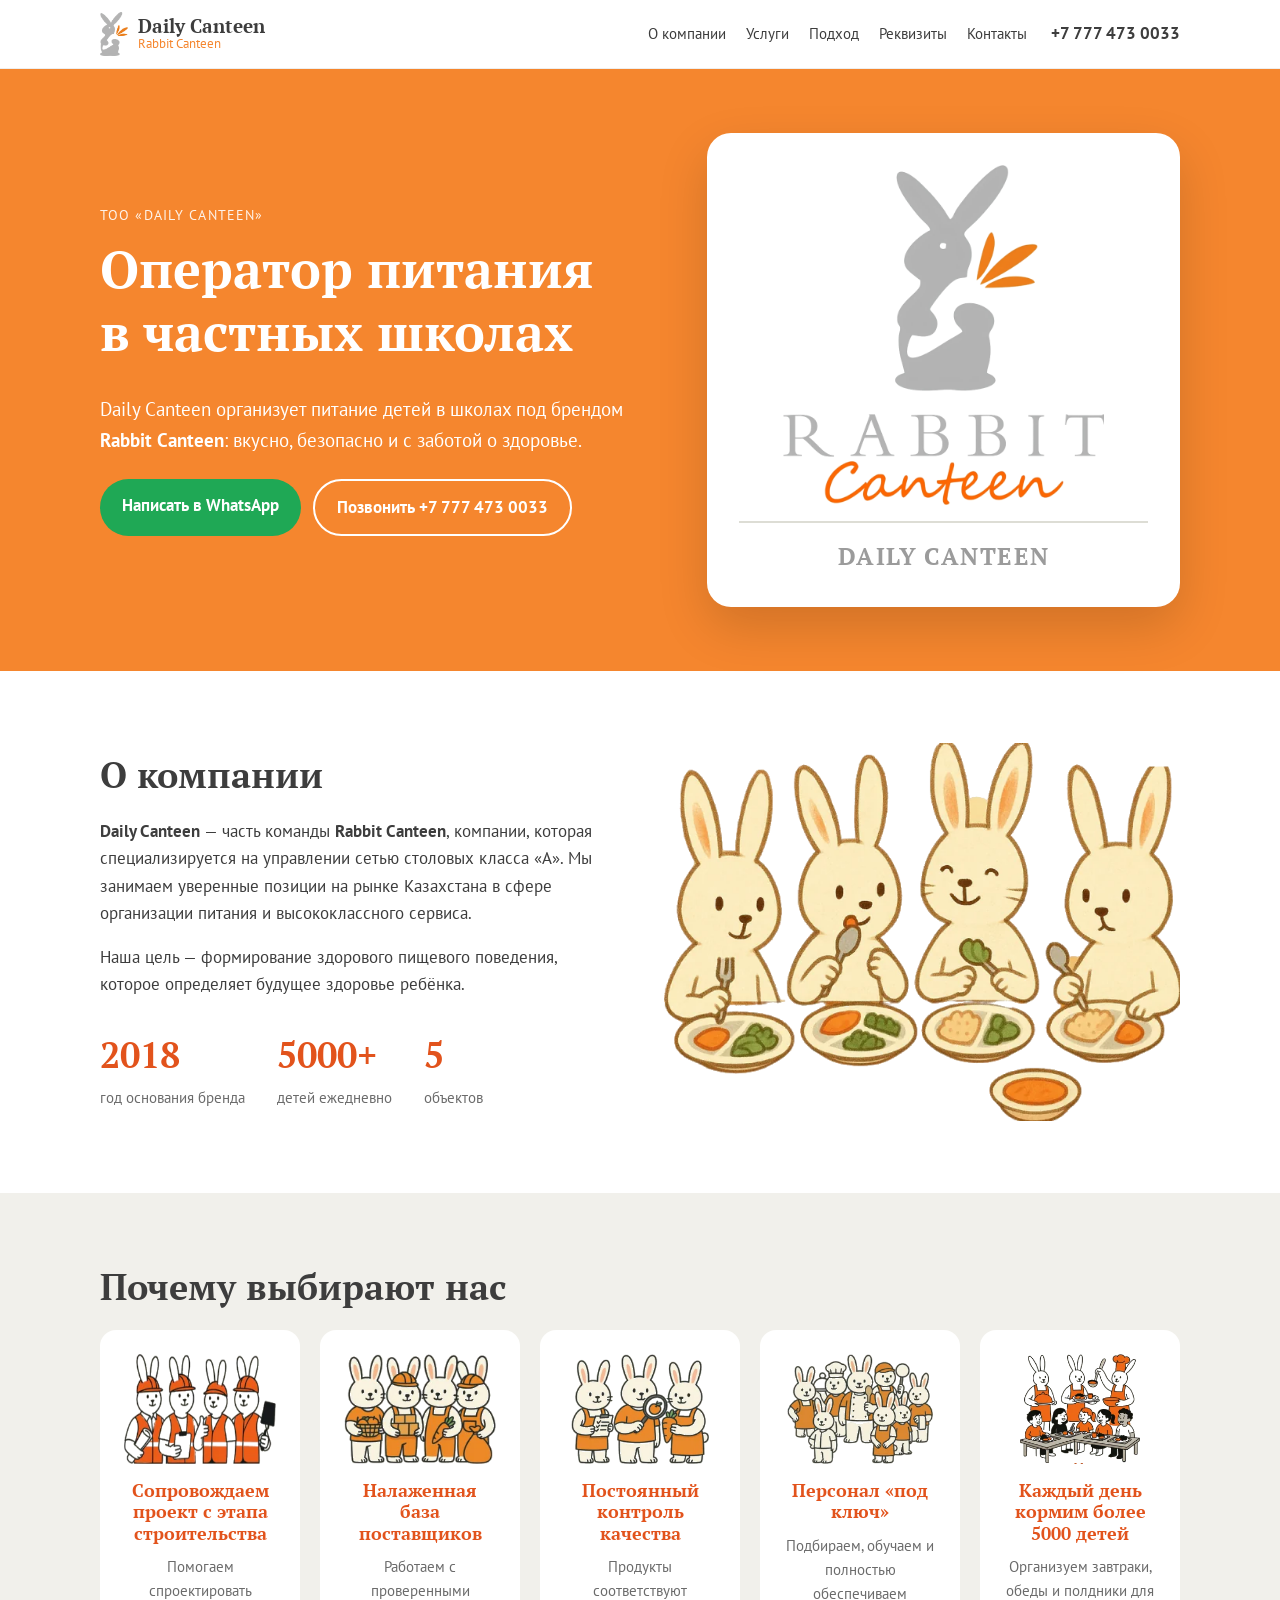
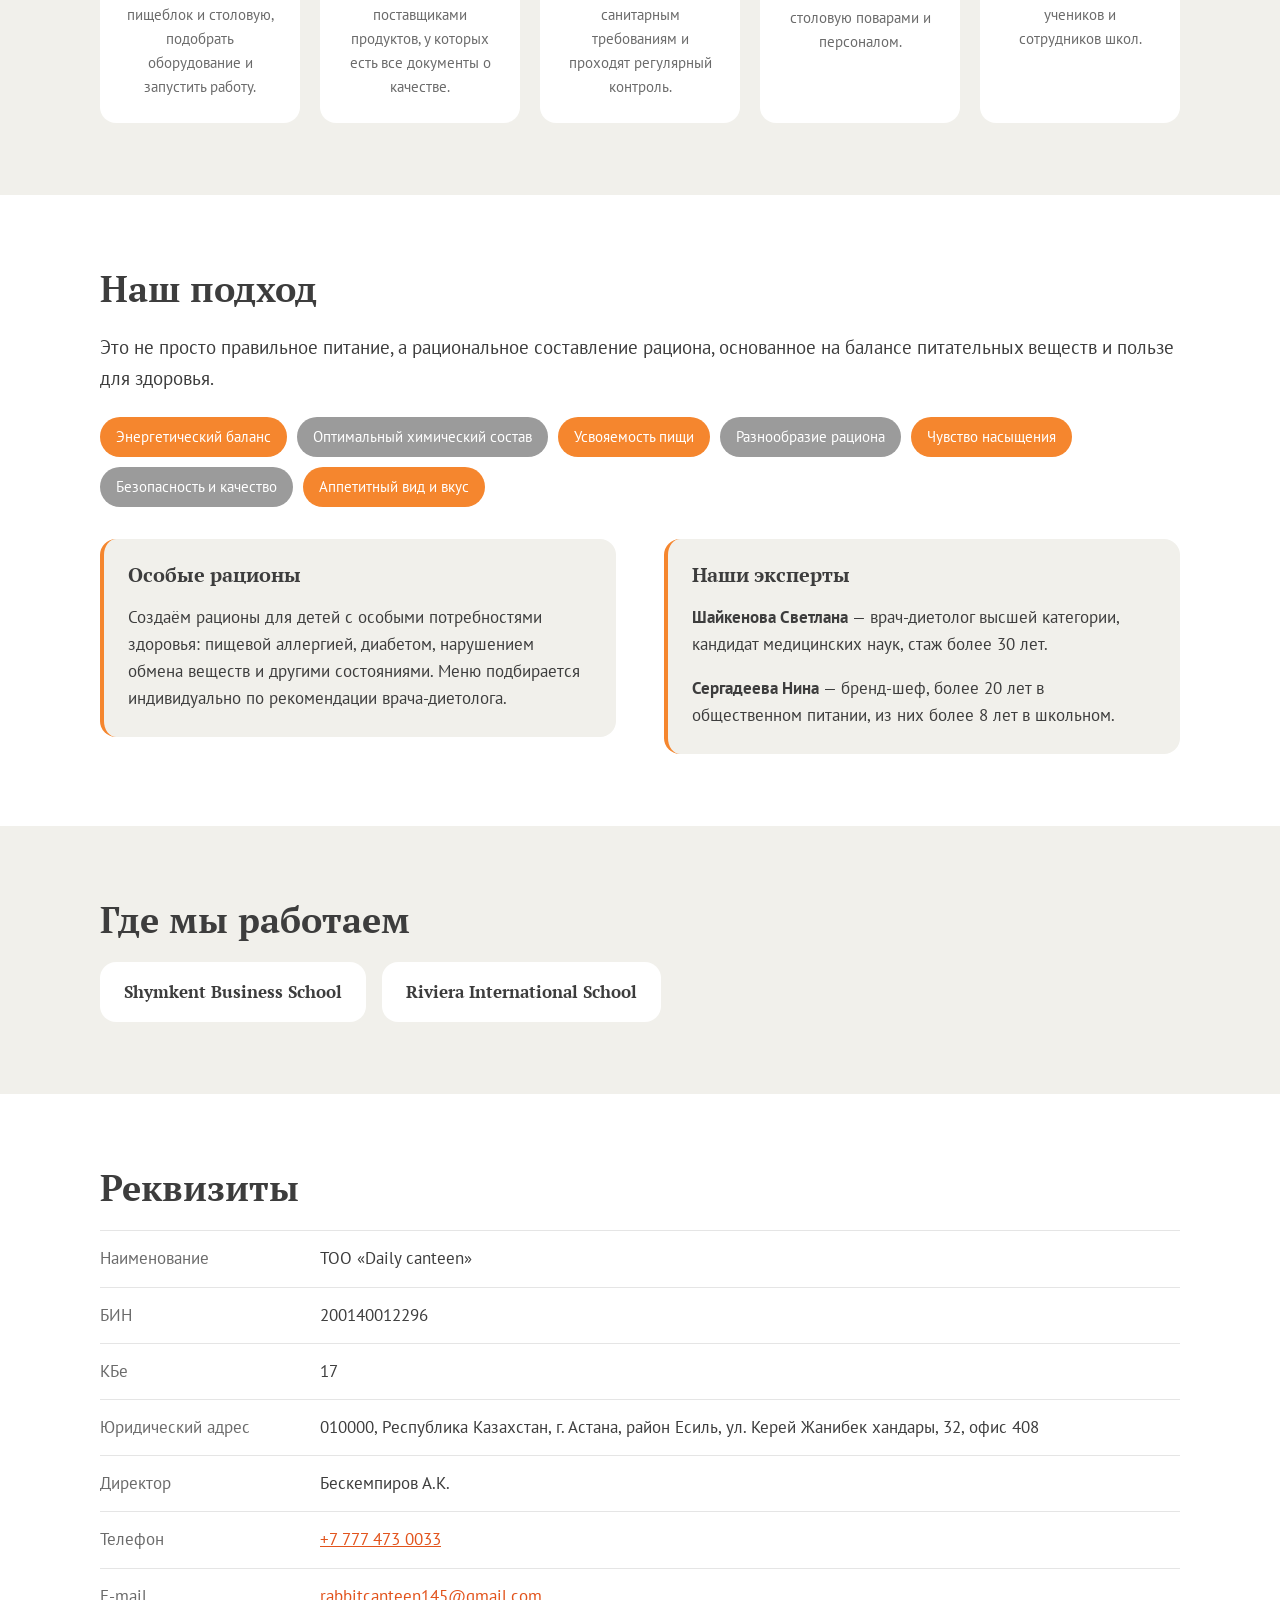
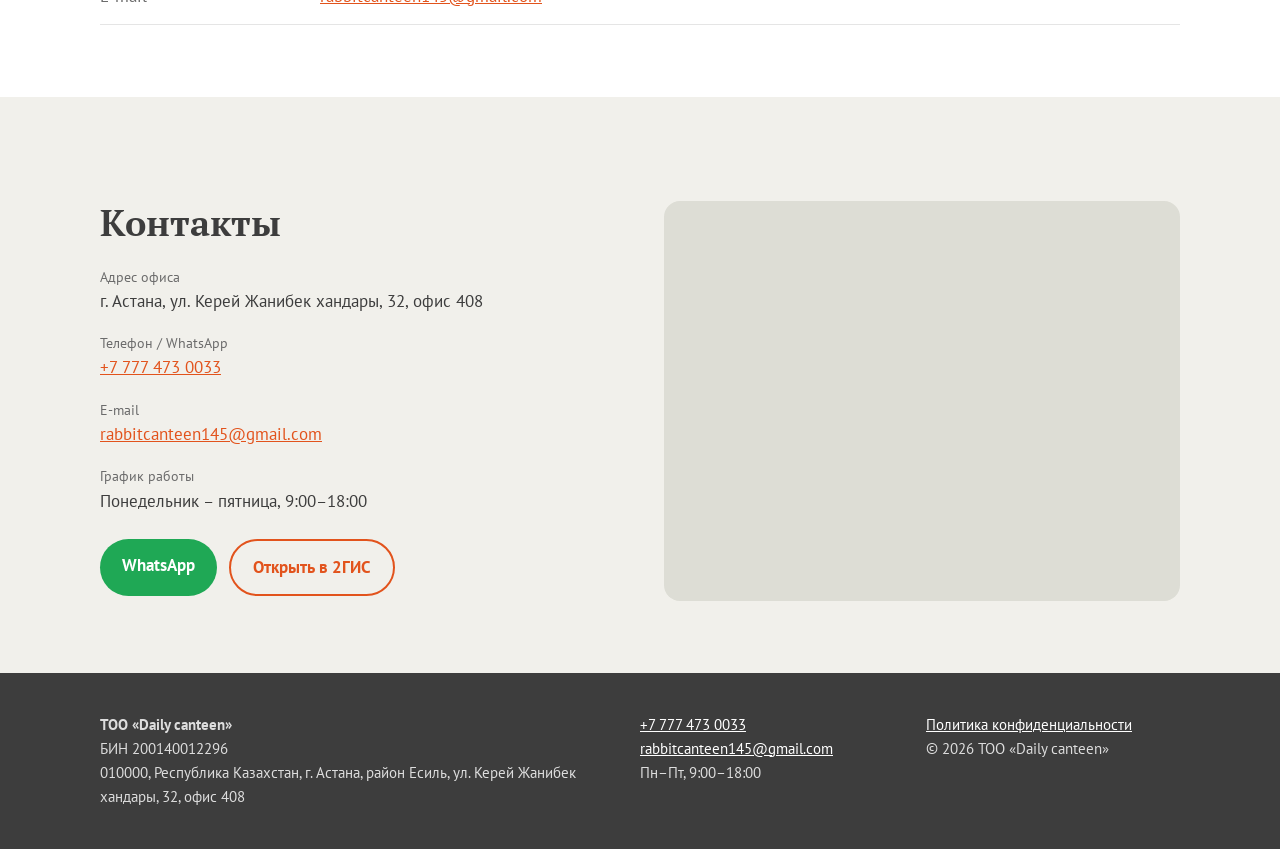
==== index.html @ 4e40cc32 "Add business-card website for dailycanteen Static one-page site (about, services, approach, requisit" ====
<!doctype html>
<html lang="ru">
<head>
<meta charset="utf-8">
<meta name="viewport" content="width=device-width, initial-scale=1">
<title>Daily Canteen — оператор питания в частных школах</title>
<meta name="description" content="Daily Canteen — оператор школьного питания в частных школах Казахстана. Работаем под брендом Rabbit Canteen с 2018 года.">
<!-- Meta (Facebook) domain verification: вставьте сюда тег из Business Manager, например:
<meta name="facebook-domain-verification" content="XXXXXXXXXXXXXXXX" /> -->
<meta property="og:type" content="website">
<meta property="og:title" content="Daily Canteen — оператор питания в частных школах">
<meta property="og:description" content="Daily Canteen — оператор школьного питания в частных школах Казахстана. Работаем под брендом Rabbit Canteen с 2018 года.">
<meta property="og:image" content="assets/og.jpg">
<meta property="og:locale" content="ru_RU">
<link rel="icon" type="image/png" href="assets/favicon.png">
<link rel="apple-touch-icon" href="assets/apple-touch-icon.png">
<link rel="preconnect" href="https://fonts.googleapis.com">
<link rel="preconnect" href="https://fonts.gstatic.com" crossorigin>
<link href="https://fonts.googleapis.com/css2?family=PT+Serif:wght@400;700&family=PT+Sans:wght@400;700&display=swap" rel="stylesheet">
<link rel="stylesheet" href="assets/style.css">
<script type="application/ld+json">{"@context": "https://schema.org", "@type": "Organization", "name": "Daily Canteen", "legalName": "ТОО «Daily canteen»", "taxID": "200140012296", "email": "rabbitcanteen145@gmail.com", "telephone": "+77774730033", "logo": "assets/logo.png", "address": {"@type": "PostalAddress", "streetAddress": "ул. Керей Жанибек хандары, 32, офис 408", "addressLocality": "Астана", "postalCode": "010000", "addressCountry": "KZ"}, "openingHoursSpecification": {"@type": "OpeningHoursSpecification", "dayOfWeek": ["Monday", "Tuesday", "Wednesday", "Thursday", "Friday"], "opens": "09:00", "closes": "18:00"}}</script>
</head>
<body>
<header class="top">
  <div class="wrap top__in">
    <a class="brand" href="index.html">
      <img src="assets/mark.png" alt="" width="28" height="44">
      <span><b>Daily Canteen</b><small>Rabbit Canteen</small></span>
    </a>
    <nav class="nav">
      <a href="index.html#about">О компании</a>
      <a href="index.html#services">Услуги</a>
      <a href="index.html#approach">Подход</a>
      <a href="index.html#requisites">Реквизиты</a>
      <a href="index.html#contacts">Контакты</a>
    </nav>
    <a class="top__phone" href="tel:+77774730033">+7 777 473 0033</a>
  </div>
</header>

<main>
<section class="hero">
  <div class="wrap hero__in">
    <div class="hero__text">
      <p class="eyebrow">ТОО «Daily canteen»</p>
      <h1>Оператор питания в&nbsp;частных школах</h1>
      <p class="lead">Daily Canteen организует питание детей в школах под брендом <b>Rabbit Canteen</b>: вкусно, безопасно и с заботой о здоровье.</p>
      <div class="cta">
        <a class="btn btn--wa" href="https://wa.me/77774730033" target="_blank" rel="noopener">Написать в WhatsApp</a>
        <a class="btn btn--ghost" href="tel:+77774730033">Позвонить +7 777 473 0033</a>
      </div>
    </div>
    <div class="hero__logo">
      <img src="assets/logo.png" alt="Rabbit Canteen" width="409" height="433">
      <span class="hero__name">Daily Canteen</span>
    </div>
  </div>
</section>

<section id="about" class="sec">
  <div class="wrap two">
    <div>
      <h2>О компании</h2>
      <p><b>Daily Canteen</b> — часть команды <b>Rabbit Canteen</b>, компании, которая специализируется на управлении сетью столовых класса «А». Мы занимаем уверенные позиции на рынке Казахстана в сфере организации питания и высококлассного сервиса.</p>
      <p>Наша цель — формирование здорового пищевого поведения, которое определяет будущее здоровье ребёнка.</p>
      <ul class="stats">
        <li><b>2018</b><span>год основания бренда</span></li>
        <li><b>5000+</b><span>детей ежедневно</span></li>
        <li><b>5</b><span>объектов</span></li>
      </ul>
    </div>
    <img class="about__img" src="assets/eating.webp" alt="" loading="lazy">
  </div>
</section>

<section id="services" class="sec sec--alt">
  <div class="wrap">
    <h2>Почему выбирают нас</h2>
    <ul class="cards">
<li class="card"><img src="assets/build.webp" alt="" loading="lazy"><h3>Сопровождаем проект с этапа строительства</h3><p>Помогаем спроектировать пищеблок и столовую, подобрать оборудование и запустить работу.</p></li>
<li class="card"><img src="assets/suppliers.webp" alt="" loading="lazy"><h3>Налаженная база поставщиков</h3><p>Работаем с проверенными поставщиками продуктов, у которых есть все документы о качестве.</p></li>
<li class="card"><img src="assets/quality.webp" alt="" loading="lazy"><h3>Постоянный контроль качества</h3><p>Продукты соответствуют санитарным требованиям и проходят регулярный контроль.</p></li>
<li class="card"><img src="assets/staff.webp" alt="" loading="lazy"><h3>Персонал «под ключ»</h3><p>Подбираем, обучаем и полностью обеспечиваем столовую поварами и персоналом.</p></li>
<li class="card"><img src="assets/feeding.webp" alt="" loading="lazy"><h3>Каждый день кормим более 5000 детей</h3><p>Организуем завтраки, обеды и полдники для учеников и сотрудников школ.</p></li>
    </ul>
  </div>
</section>

<section id="approach" class="sec">
  <div class="wrap">
    <h2>Наш подход</h2>
    <p class="lead">Это не просто правильное питание, а рациональное составление рациона, основанное на балансе питательных веществ и пользе для здоровья.</p>
    <ul class="pills">
<li>Энергетический баланс</li>
<li>Оптимальный химический состав</li>
<li>Усвояемость пищи</li>
<li>Разнообразие рациона</li>
<li>Чувство насыщения</li>
<li>Безопасность и качество</li>
<li>Аппетитный вид и вкус</li>
    </ul>
    <div class="two two--top">
      <div class="note">
        <h3>Особые рационы</h3>
        <p>Создаём рационы для детей с особыми потребностями здоровья: пищевой аллергией, диабетом, нарушением обмена веществ и другими состояниями. Меню подбирается индивидуально по рекомендации врача-диетолога.</p>
      </div>
      <div class="note">
        <h3>Наши эксперты</h3>
        <p><b>Шайкенова Светлана</b> — врач-диетолог высшей категории, кандидат медицинских наук, стаж более 30 лет.</p>
        <p><b>Сергадеева Нина</b> — бренд-шеф, более 20 лет в общественном питании, из них более 8 лет в школьном.</p>
      </div>
    </div>
  </div>
</section>

<section class="sec sec--alt">
  <div class="wrap">
    <h2>Где мы работаем</h2>
    <ul class="schools">
<li>Shymkent Business School</li>
<li>Riviera International School</li>
    </ul>
  </div>
</section>

<section id="requisites" class="sec">
  <div class="wrap">
    <h2>Реквизиты</h2>
    <dl class="req">
      <dt>Наименование</dt><dd>ТОО «Daily canteen»</dd>
      <dt>БИН</dt><dd>200140012296</dd>
      <dt>КБе</dt><dd>17</dd>
      <dt>Юридический адрес</dt><dd>010000, Республика Казахстан, г. Астана, район Есиль, ул. Керей Жанибек хандары, 32, офис 408</dd>
      <dt>Директор</dt><dd>Бескемпиров А.К.</dd>
      <dt>Телефон</dt><dd><a href="tel:+77774730033">+7 777 473 0033</a></dd>
      <dt>E-mail</dt><dd><a href="mailto:rabbitcanteen145@gmail.com">rabbitcanteen145@gmail.com</a></dd>
    </dl>
  </div>
</section>

<section id="contacts" class="sec sec--alt">
  <div class="wrap two two--top">
    <div>
      <h2>Контакты</h2>
      <p class="contact"><span>Адрес офиса</span>г. Астана, ул. Керей Жанибек хандары, 32, офис 408</p>
      <p class="contact"><span>Телефон / WhatsApp</span><a href="tel:+77774730033">+7 777 473 0033</a></p>
      <p class="contact"><span>E-mail</span><a href="mailto:rabbitcanteen145@gmail.com">rabbitcanteen145@gmail.com</a></p>
      <p class="contact"><span>График работы</span>Понедельник – пятница, 9:00–18:00</p>
      <div class="cta">
        <a class="btn btn--wa" href="https://wa.me/77774730033" target="_blank" rel="noopener">WhatsApp</a>
        <a class="btn btn--ghost" href="https://2gis.kz/astana/search/%D0%90%D1%81%D1%82%D0%B0%D0%BD%D0%B0%2C%20%D1%83%D0%BB%D0%B8%D1%86%D0%B0%20%D0%9A%D0%B5%D1%80%D0%B5%D0%B9%20%D0%96%D0%B0%D0%BD%D0%B8%D0%B1%D0%B5%D0%BA%20%D1%85%D0%B0%D0%BD%D0%B4%D0%B0%D1%80%D1%8B%2C%2032" target="_blank" rel="noopener">Открыть в 2ГИС</a>
      </div>
    </div>
    <iframe class="map" title="Офис на карте" loading="lazy" referrerpolicy="no-referrer-when-downgrade"
      src="https://maps.google.com/maps?q=%D0%90%D1%81%D1%82%D0%B0%D0%BD%D0%B0%2C%20%D1%83%D0%BB%D0%B8%D1%86%D0%B0%20%D0%9A%D0%B5%D1%80%D0%B5%D0%B9%20%D0%96%D0%B0%D0%BD%D0%B8%D0%B1%D0%B5%D0%BA%20%D1%85%D0%B0%D0%BD%D0%B4%D0%B0%D1%80%D1%8B%2C%2032&amp;z=16&amp;hl=ru&amp;output=embed"></iframe>
  </div>
</section>
</main>
<footer class="foot">
  <div class="wrap foot__in">
    <div>
      <b>ТОО «Daily canteen»</b><br>
      БИН 200140012296<br>
      010000, Республика Казахстан, г. Астана, район Есиль, ул. Керей Жанибек хандары, 32, офис 408
    </div>
    <div>
      <a href="tel:+77774730033">+7 777 473 0033</a><br>
      <a href="mailto:rabbitcanteen145@gmail.com">rabbitcanteen145@gmail.com</a><br>
      Пн–Пт, 9:00–18:00
    </div>
    <div>
      <a href="privacy.html">Политика конфиденциальности</a><br>
      © <span id="y">2026</span> ТОО «Daily canteen»
    </div>
  </div>
</footer>
<script>document.getElementById('y').textContent=new Date().getFullYear()</script>
</body>
</html>
---- assets/style.css ----
:root{
  --orange:#F5862E; --orange-d:#E2531C; --grey:#9B9B9B; --ink:#3d3d3d; --muted:#6b6b6b;
  --bg:#ffffff; --beige:#DDDDD5; --beige-l:#F1F0EB; --wa:#1FA855; --radius:16px;
}
*{box-sizing:border-box}
html{scroll-behavior:smooth}
body{margin:0;font:17px/1.6 "PT Sans",system-ui,sans-serif;color:var(--ink);background:var(--bg)}
img{max-width:100%;height:auto;display:block}
a{color:var(--orange-d)}
h1,h2,h3{font-family:"PT Serif",Georgia,serif;line-height:1.2;color:var(--ink);margin:0 0 .6em}
h1{font-size:clamp(32px,5vw,52px)} h2{font-size:clamp(26px,3.4vw,36px)} h3{font-size:20px}
.wrap{max-width:1120px;margin:0 auto;padding:0 20px}
.top{position:sticky;top:0;z-index:10;background:rgba(255,255,255,.95);backdrop-filter:blur(6px);border-bottom:1px solid #eee}
.top__in{display:flex;align-items:center;gap:24px;height:68px}
.brand{display:flex;align-items:center;gap:10px;text-decoration:none;color:var(--ink)}
.brand img{height:44px;width:auto}
.brand span{display:flex;flex-direction:column;line-height:1.1}
.brand b{font-family:"PT Serif",serif;font-size:19px}
.brand small{color:var(--orange);font-size:13px}
.nav{display:flex;gap:20px;margin-left:auto}
.nav a{color:var(--ink);text-decoration:none;font-size:15px}
.nav a:hover{color:var(--orange-d)}
.top__phone{font-weight:700;color:var(--ink);text-decoration:none;white-space:nowrap}
.hero{background:var(--orange);color:#fff}
.hero__in{display:grid;grid-template-columns:1.2fr 1fr;gap:40px;align-items:center;padding:64px 20px}
.hero h1{color:#fff}
.eyebrow{text-transform:uppercase;letter-spacing:.08em;font-size:14px;opacity:.9;margin:0 0 12px}
.lead{font-size:19px}
.hero__logo{background:#fff;border-radius:24px;padding:32px;text-align:center;box-shadow:0 20px 50px rgba(0,0,0,.15)}
.hero__logo img{margin:0 auto;max-height:340px;width:auto}
.hero__name{display:block;margin-top:16px;padding-top:14px;border-top:2px solid var(--beige);font-family:"PT Serif",serif;font-weight:700;font-size:24px;letter-spacing:.06em;text-transform:uppercase;color:var(--grey)}
.cta{display:flex;flex-wrap:wrap;gap:12px;margin-top:24px}
.btn{display:inline-block;padding:13px 22px;border-radius:999px;font-weight:700;text-decoration:none}
.btn--wa{background:var(--wa);color:#fff}
.btn--ghost{border:2px solid currentColor;color:inherit}
.sec .btn--ghost{color:var(--orange-d)}
.sec{padding:72px 0}
.sec--alt{background:var(--beige-l)}
.two{display:grid;grid-template-columns:1fr 1fr;gap:48px;align-items:center}
.two>*,.hero__in>*{min-width:0}
a[href^="mailto"]{overflow-wrap:anywhere}
.two--top{align-items:start;margin-top:32px}
.stats{list-style:none;padding:0;margin:28px 0 0;display:flex;gap:32px;flex-wrap:wrap}
.stats b{display:block;font-family:"PT Serif",serif;font-size:36px;color:var(--orange-d)}
.stats span{color:var(--muted);font-size:15px}
.cards{list-style:none;padding:0;margin:0;display:grid;grid-template-columns:repeat(auto-fit,minmax(200px,1fr));gap:20px}
.card{background:#fff;border-radius:var(--radius);padding:24px;text-align:center}
.card img{height:110px;width:auto;margin:0 auto 16px}
.card h3{color:var(--orange-d);font-size:18px}
.card p{margin:0;color:var(--muted);font-size:15px}
.pills{list-style:none;padding:0;margin:24px 0;display:flex;flex-wrap:wrap;gap:10px}
.pills li{background:var(--orange);color:#fff;padding:8px 16px;border-radius:999px;font-size:15px}
.pills li:nth-child(even){background:var(--grey)}
.note{background:var(--beige-l);border-left:4px solid var(--orange);border-radius:var(--radius);padding:24px}
.note p:last-child{margin-bottom:0}
.schools{list-style:none;padding:0;margin:0;display:flex;flex-wrap:wrap;gap:16px}
.schools li{background:#fff;padding:16px 24px;border-radius:var(--radius);font-family:"PT Serif",serif;font-weight:700}
.req{display:grid;grid-template-columns:220px 1fr;margin:0;border-top:1px solid #e5e5e5}
.req dt,.req dd{margin:0;padding:14px 0;border-bottom:1px solid #e5e5e5}
.req dt{color:var(--muted)}
.contact span{display:block;color:var(--muted);font-size:14px}
.map{width:100%;height:400px;border:0;border-radius:var(--radius);background:var(--beige)}
.doc{max-width:780px}
.doc h2{font-size:22px;margin-top:1.6em}
.foot{background:#3d3d3d;color:#ddd;padding:40px 0;font-size:15px}
.foot a{color:#fff}
.foot__in{display:grid;grid-template-columns:2fr 1fr 1fr;gap:32px}
@media (max-width:900px){
  .nav{display:none}
  .hero__in,.two{grid-template-columns:1fr}
  .wrap{padding:0 16px}
  .hero__in{padding:40px 16px 48px}
  .hero__logo{padding:24px}
  .hero__logo img{max-height:220px}
  .stats{gap:24px}
  .sec{padding:56px 0}
  .foot__in{grid-template-columns:1fr}
  .req{grid-template-columns:1fr}
  .req dt{border-bottom:0;padding-bottom:0}
  .about__img{max-width:min(420px,100%);margin:0 auto}
}
@media (max-width:480px){.top__phone{font-size:14px}.brand small{display:none}}
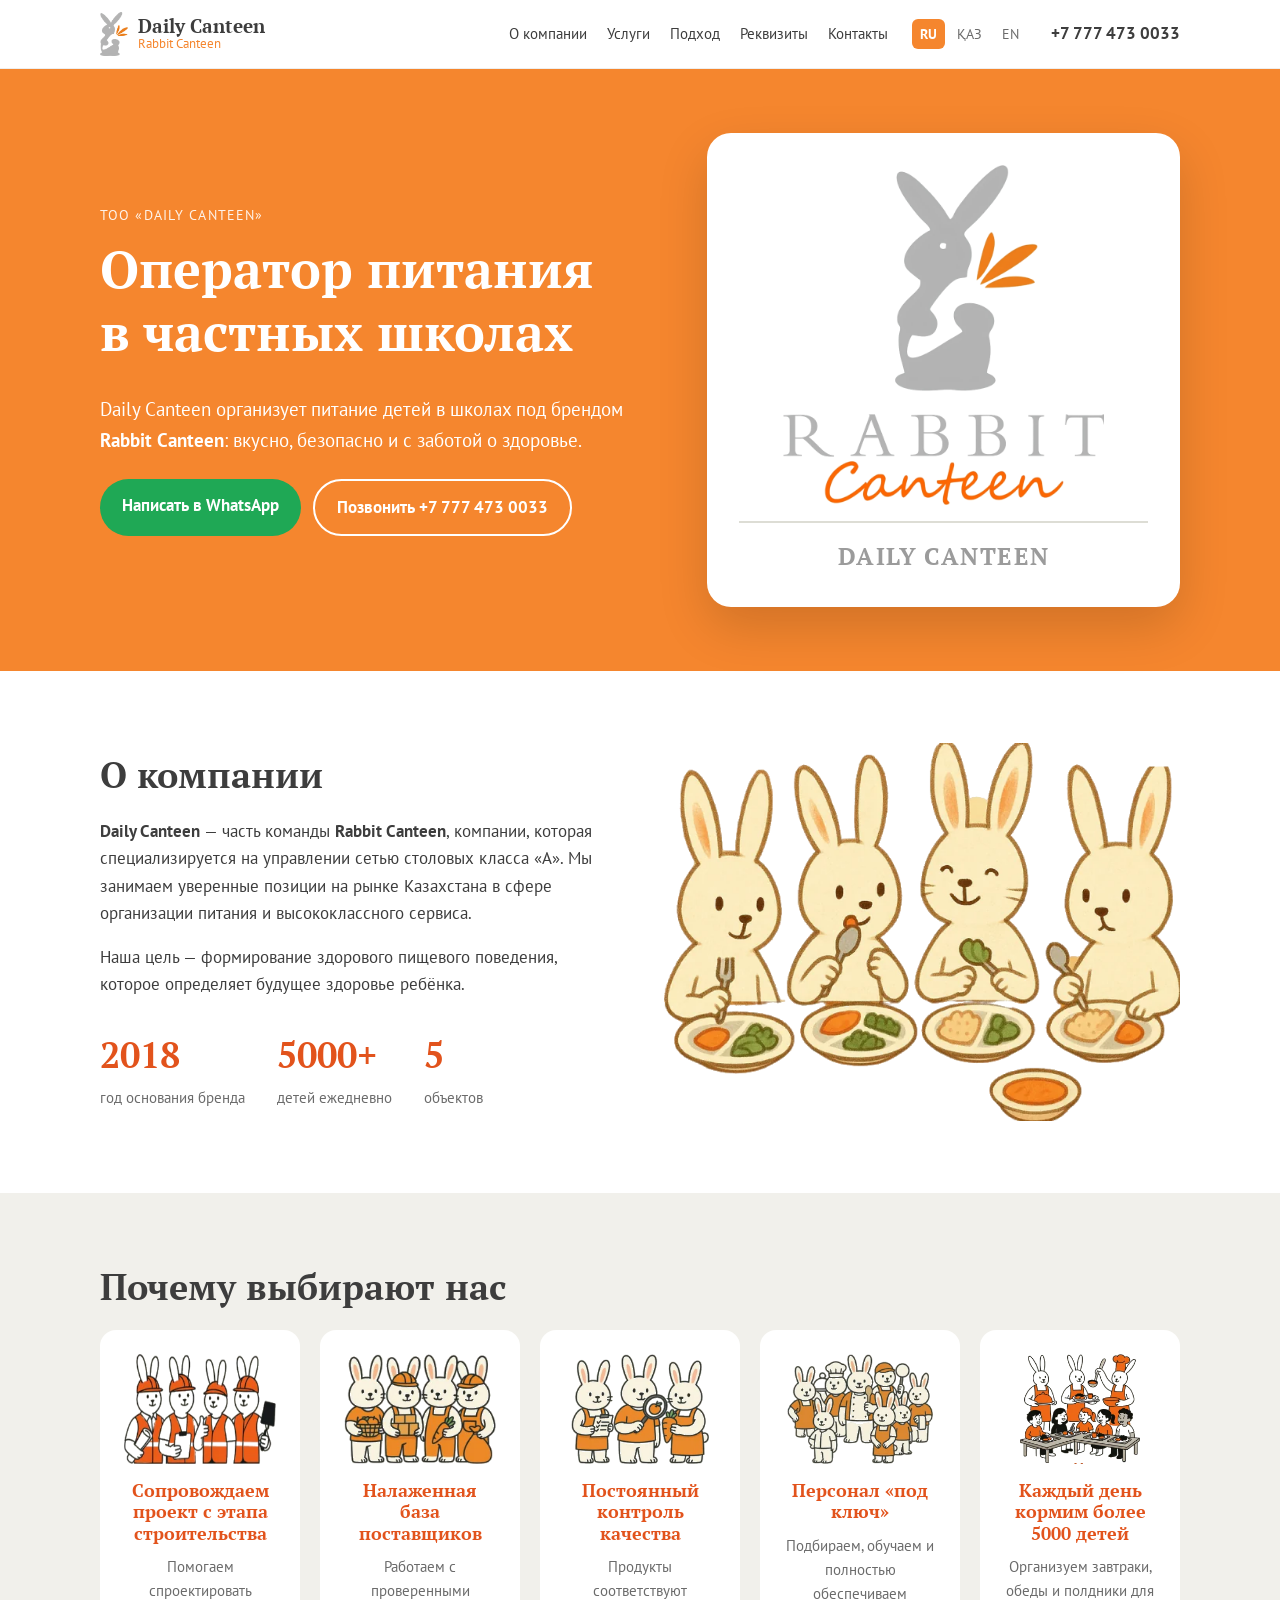
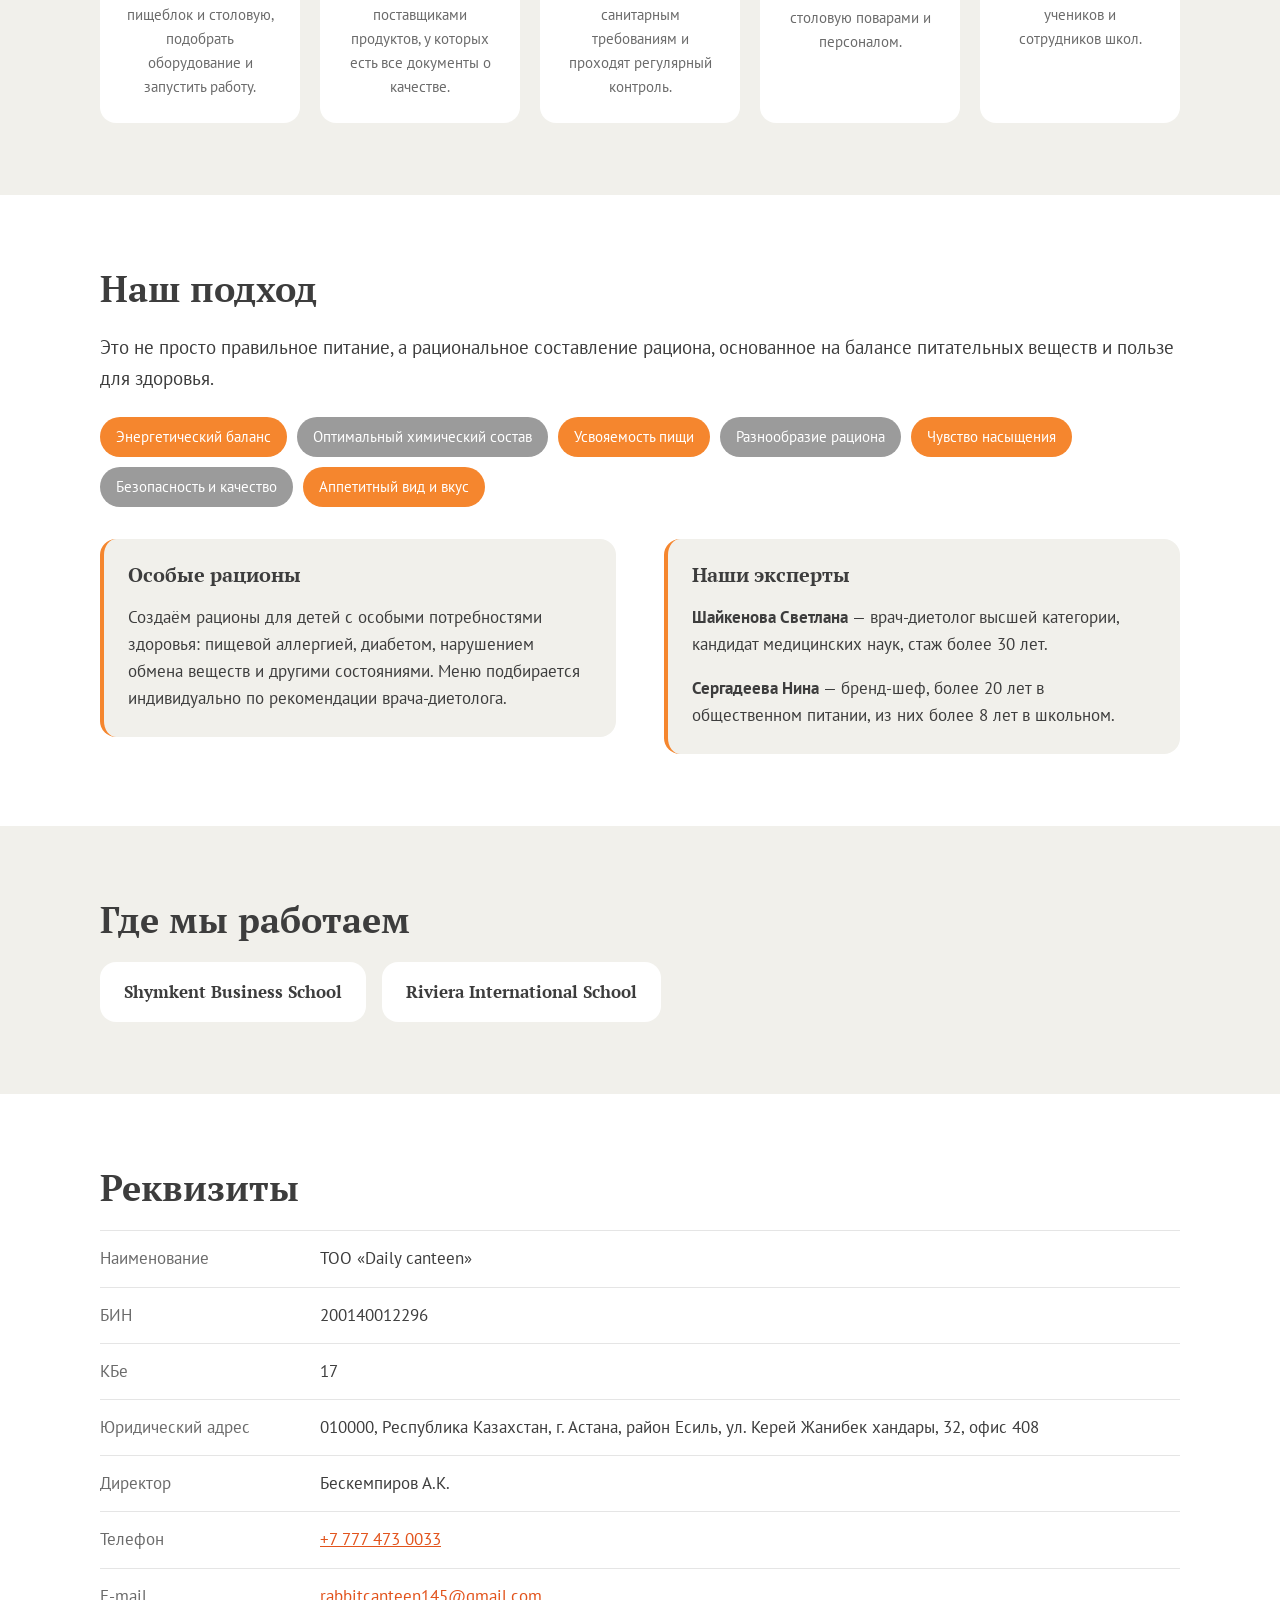
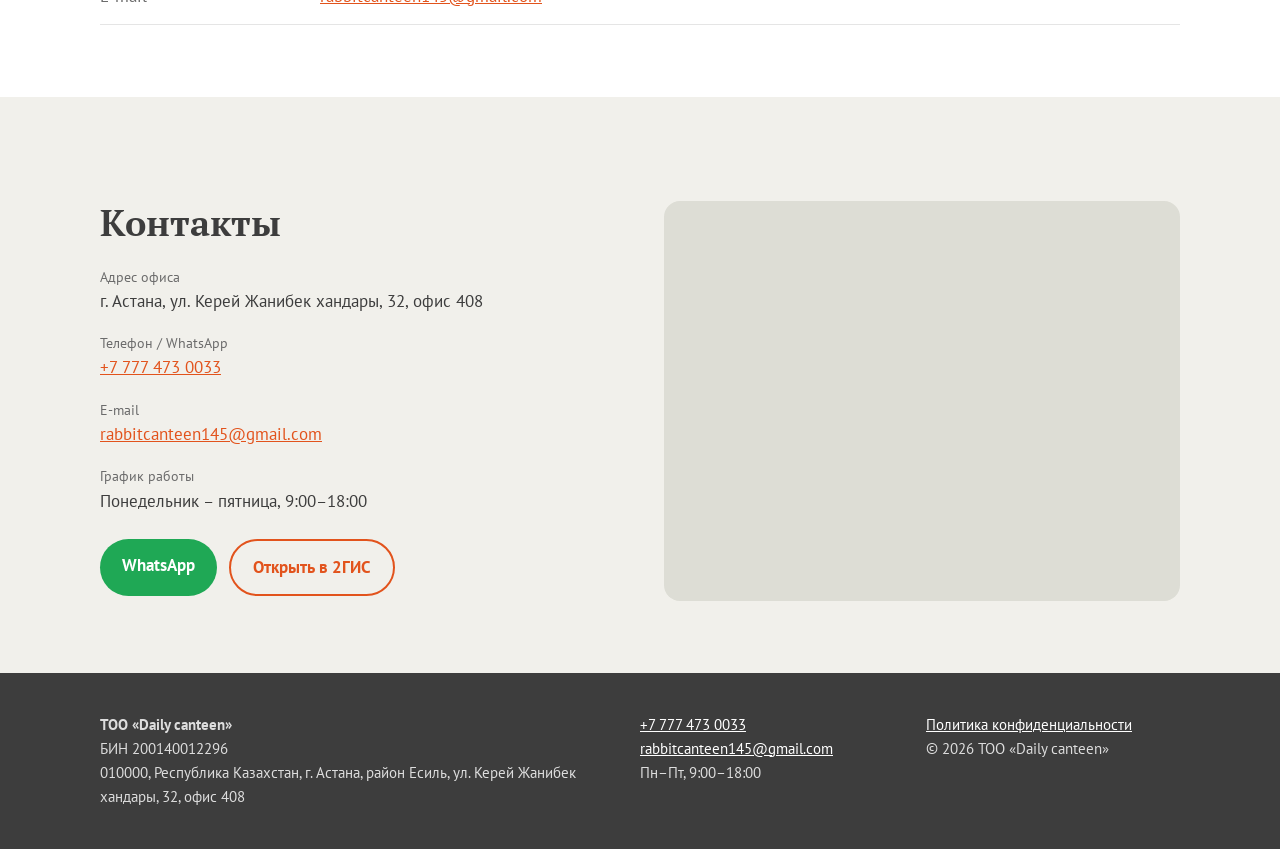
==== commit 07355293: "Add Kazakh and English versions, pin office on map - kk/ and en/ versions of the home page and priva" ====
--- a/index.html
+++ b/index.html
@@ -11,14 +11,16 @@
 <meta property="og:title" content="Daily Canteen — оператор питания в частных школах">
 <meta property="og:description" content="Daily Canteen — оператор школьного питания в частных школах Казахстана. Работаем под брендом Rabbit Canteen с 2018 года.">
 <meta property="og:image" content="assets/og.jpg">
-<meta property="og:locale" content="ru_RU">
+<link rel="alternate" hreflang="ru" href="index.html">
+<link rel="alternate" hreflang="kk" href="kk/index.html">
+<link rel="alternate" hreflang="en" href="en/index.html">
 <link rel="icon" type="image/png" href="assets/favicon.png">
 <link rel="apple-touch-icon" href="assets/apple-touch-icon.png">
 <link rel="preconnect" href="https://fonts.googleapis.com">
 <link rel="preconnect" href="https://fonts.gstatic.com" crossorigin>
 <link href="https://fonts.googleapis.com/css2?family=PT+Serif:wght@400;700&family=PT+Sans:wght@400;700&display=swap" rel="stylesheet">
 <link rel="stylesheet" href="assets/style.css">
-<script type="application/ld+json">{"@context": "https://schema.org", "@type": "Organization", "name": "Daily Canteen", "legalName": "ТОО «Daily canteen»", "taxID": "200140012296", "email": "rabbitcanteen145@gmail.com", "telephone": "+77774730033", "logo": "assets/logo.png", "address": {"@type": "PostalAddress", "streetAddress": "ул. Керей Жанибек хандары, 32, офис 408", "addressLocality": "Астана", "postalCode": "010000", "addressCountry": "KZ"}, "openingHoursSpecification": {"@type": "OpeningHoursSpecification", "dayOfWeek": ["Monday", "Tuesday", "Wednesday", "Thursday", "Friday"], "opens": "09:00", "closes": "18:00"}}</script>
+<script type="application/ld+json">{"@context": "https://schema.org", "@type": "Organization", "name": "Daily Canteen", "legalName": "ТОО «Daily canteen»", "taxID": "200140012296", "email": "rabbitcanteen145@gmail.com", "telephone": "+77774730033", "address": {"@type": "PostalAddress", "streetAddress": "г. Астана, ул. Керей Жанибек хандары, 32, офис 408", "addressLocality": "Astana", "postalCode": "010000", "addressCountry": "KZ"}, "geo": {"@type": "GeoCoordinates", "latitude": "51.111762", "longitude": "71.439453"}, "openingHoursSpecification": {"@type": "OpeningHoursSpecification", "dayOfWeek": ["Monday", "Tuesday", "Wednesday", "Thursday", "Friday"], "opens": "09:00", "closes": "18:00"}}</script>
 </head>
 <body>
 <header class="top">
@@ -27,17 +29,11 @@
       <img src="assets/mark.png" alt="" width="28" height="44">
       <span><b>Daily Canteen</b><small>Rabbit Canteen</small></span>
     </a>
-    <nav class="nav">
-      <a href="index.html#about">О компании</a>
-      <a href="index.html#services">Услуги</a>
-      <a href="index.html#approach">Подход</a>
-      <a href="index.html#requisites">Реквизиты</a>
-      <a href="index.html#contacts">Контакты</a>
-    </nav>
+    <nav class="nav"><a href="index.html#about">О компании</a><a href="index.html#services">Услуги</a><a href="index.html#approach">Подход</a><a href="index.html#requisites">Реквизиты</a><a href="index.html#contacts">Контакты</a></nav>
+    <div class="lang"><span>RU</span><a href="kk/index.html" hreflang="kk">ҚАЗ</a><a href="en/index.html" hreflang="en">EN</a></div>
     <a class="top__phone" href="tel:+77774730033">+7 777 473 0033</a>
   </div>
 </header>
-
 <main>
 <section class="hero">
   <div class="wrap hero__in">
@@ -62,11 +58,11 @@
     <div>
       <h2>О компании</h2>
       <p><b>Daily Canteen</b> — часть команды <b>Rabbit Canteen</b>, компании, которая специализируется на управлении сетью столовых класса «А». Мы занимаем уверенные позиции на рынке Казахстана в сфере организации питания и высококлассного сервиса.</p>
-      <p>Наша цель — формирование здорового пищевого поведения, которое определяет будущее здоровье ребёнка.</p>
+<p>Наша цель — формирование здорового пищевого поведения, которое определяет будущее здоровье ребёнка.</p>
       <ul class="stats">
-        <li><b>2018</b><span>год основания бренда</span></li>
-        <li><b>5000+</b><span>детей ежедневно</span></li>
-        <li><b>5</b><span>объектов</span></li>
+<li><b>2018</b><span>год основания бренда</span></li>
+<li><b>5000+</b><span>детей ежедневно</span></li>
+<li><b>5</b><span>объектов</span></li>
       </ul>
     </div>
     <img class="about__img" src="assets/eating.webp" alt="" loading="lazy">
@@ -107,7 +103,7 @@
       <div class="note">
         <h3>Наши эксперты</h3>
         <p><b>Шайкенова Светлана</b> — врач-диетолог высшей категории, кандидат медицинских наук, стаж более 30 лет.</p>
-        <p><b>Сергадеева Нина</b> — бренд-шеф, более 20 лет в общественном питании, из них более 8 лет в школьном.</p>
+<p><b>Сергадеева Нина</b> — бренд-шеф, более 20 лет в общественном питании, из них более 8 лет в школьном.</p>
       </div>
     </div>
   </div>
@@ -148,11 +144,11 @@
       <p class="contact"><span>График работы</span>Понедельник – пятница, 9:00–18:00</p>
       <div class="cta">
         <a class="btn btn--wa" href="https://wa.me/77774730033" target="_blank" rel="noopener">WhatsApp</a>
-        <a class="btn btn--ghost" href="https://2gis.kz/astana/search/%D0%90%D1%81%D1%82%D0%B0%D0%BD%D0%B0%2C%20%D1%83%D0%BB%D0%B8%D1%86%D0%B0%20%D0%9A%D0%B5%D1%80%D0%B5%D0%B9%20%D0%96%D0%B0%D0%BD%D0%B8%D0%B1%D0%B5%D0%BA%20%D1%85%D0%B0%D0%BD%D0%B4%D0%B0%D1%80%D1%8B%2C%2032" target="_blank" rel="noopener">Открыть в 2ГИС</a>
+        <a class="btn btn--ghost" href="https://2gis.kz/astana/geo/70000001038872716/71.439453,51.111762" target="_blank" rel="noopener">Открыть в 2ГИС</a>
       </div>
     </div>
     <iframe class="map" title="Офис на карте" loading="lazy" referrerpolicy="no-referrer-when-downgrade"
-      src="https://maps.google.com/maps?q=%D0%90%D1%81%D1%82%D0%B0%D0%BD%D0%B0%2C%20%D1%83%D0%BB%D0%B8%D1%86%D0%B0%20%D0%9A%D0%B5%D1%80%D0%B5%D0%B9%20%D0%96%D0%B0%D0%BD%D0%B8%D0%B1%D0%B5%D0%BA%20%D1%85%D0%B0%D0%BD%D0%B4%D0%B0%D1%80%D1%8B%2C%2032&amp;z=16&amp;hl=ru&amp;output=embed"></iframe>
+      src="https://maps.google.com/maps?q=51.111762,71.439453&amp;z=17&amp;output=embed&amp;hl=ru"></iframe>
   </div>
 </section>
 </main>
--- a/assets/style.css
+++ b/assets/style.css
@@ -80,3 +80,9 @@
   .about__img{max-width:min(420px,100%);margin:0 auto}
 }
 @media (max-width:480px){.top__phone{font-size:14px}.brand small{display:none}}
+
+.lang{display:flex;gap:4px;font-size:14px}
+.lang a,.lang span{padding:4px 8px;border-radius:6px;text-decoration:none;color:var(--muted)}
+.lang span{background:var(--orange);color:#fff;font-weight:700}
+@media (max-width:900px){.top__in{gap:12px}.lang{margin-left:auto}}
+@media (max-width:480px){.top__phone{display:none}}
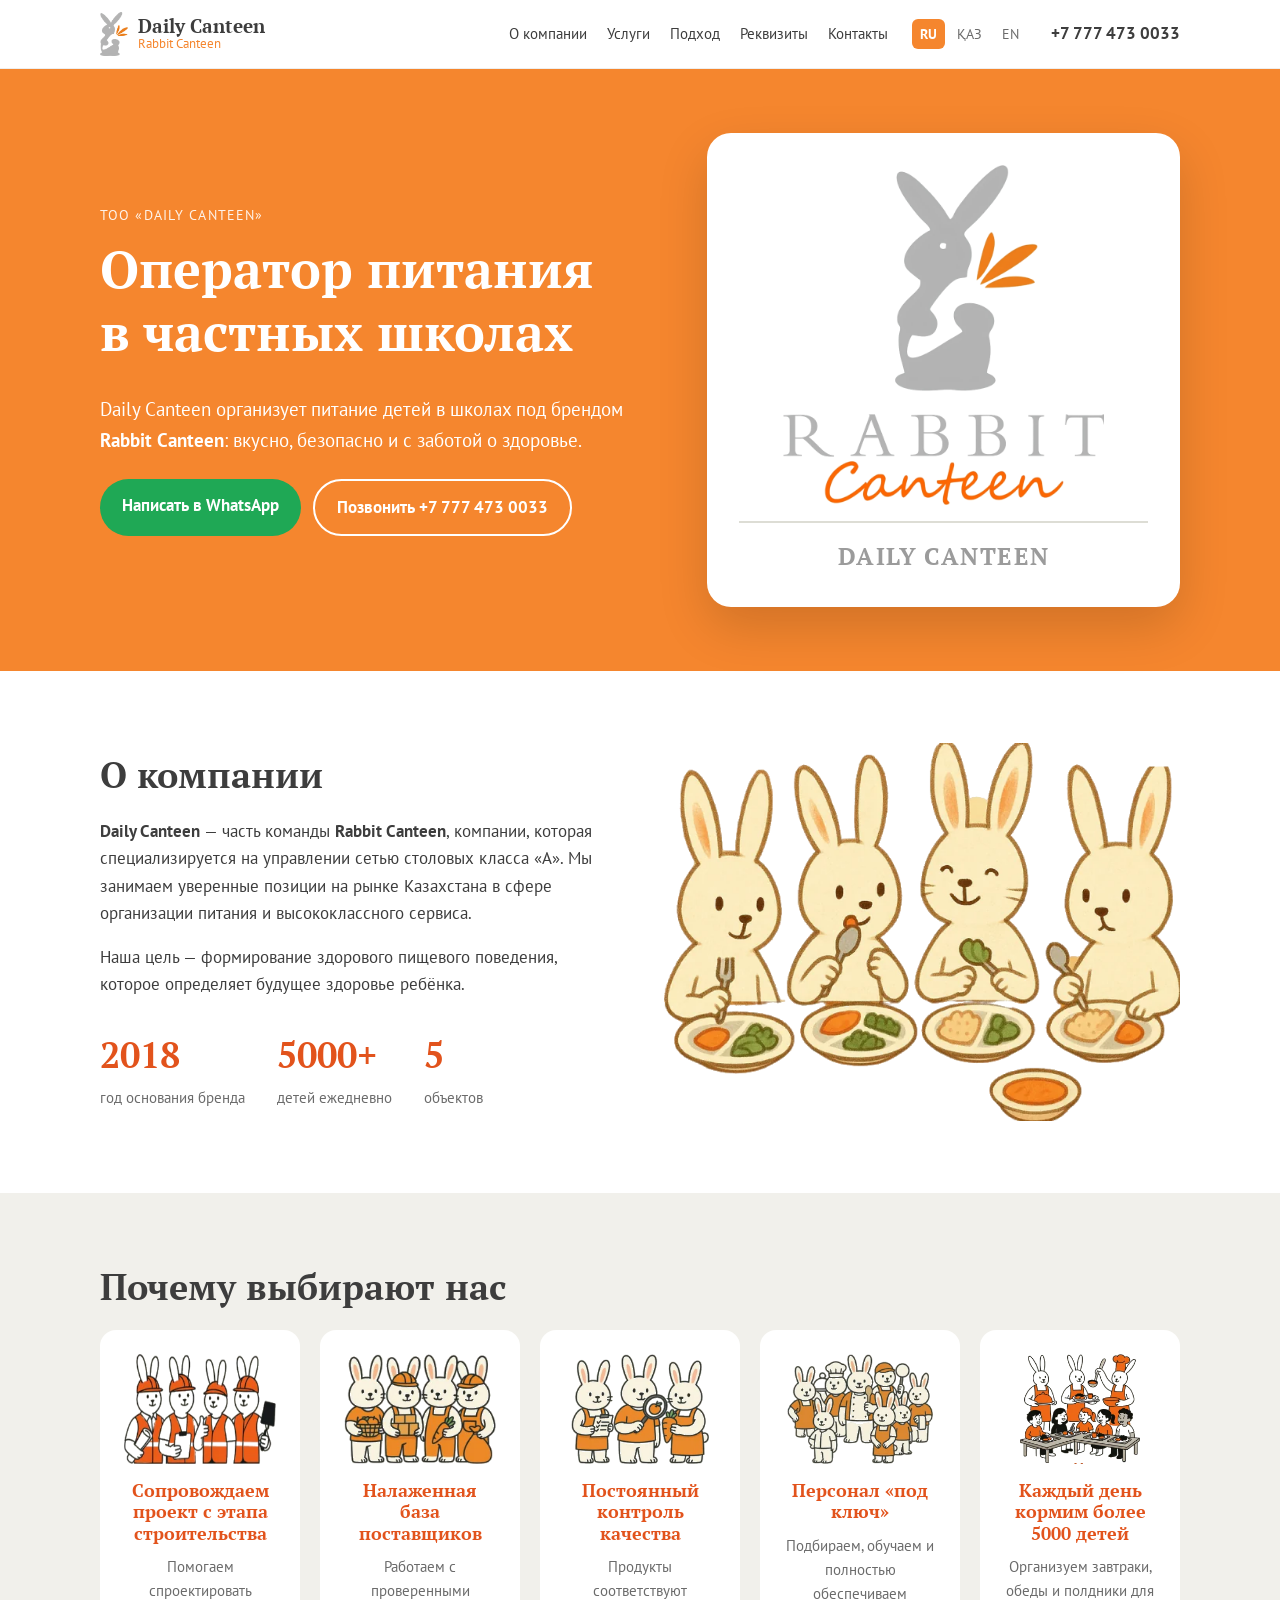
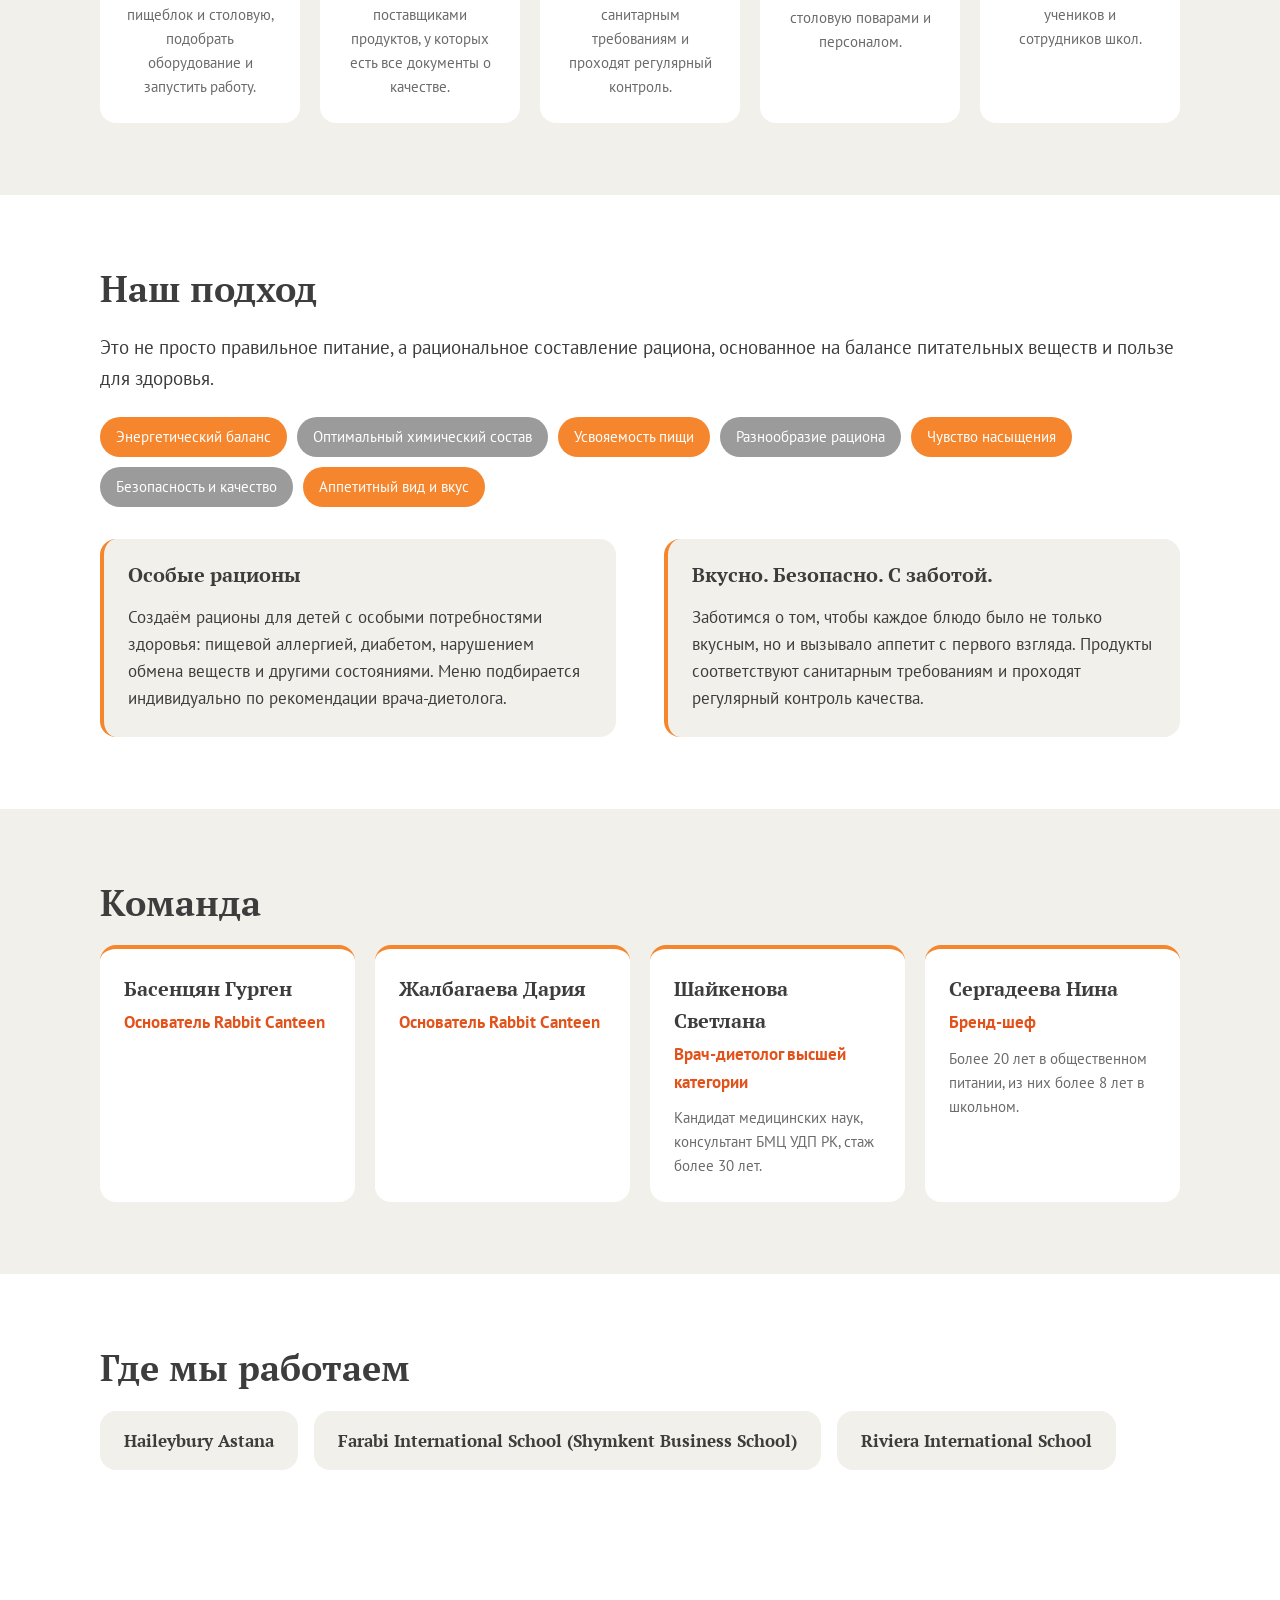
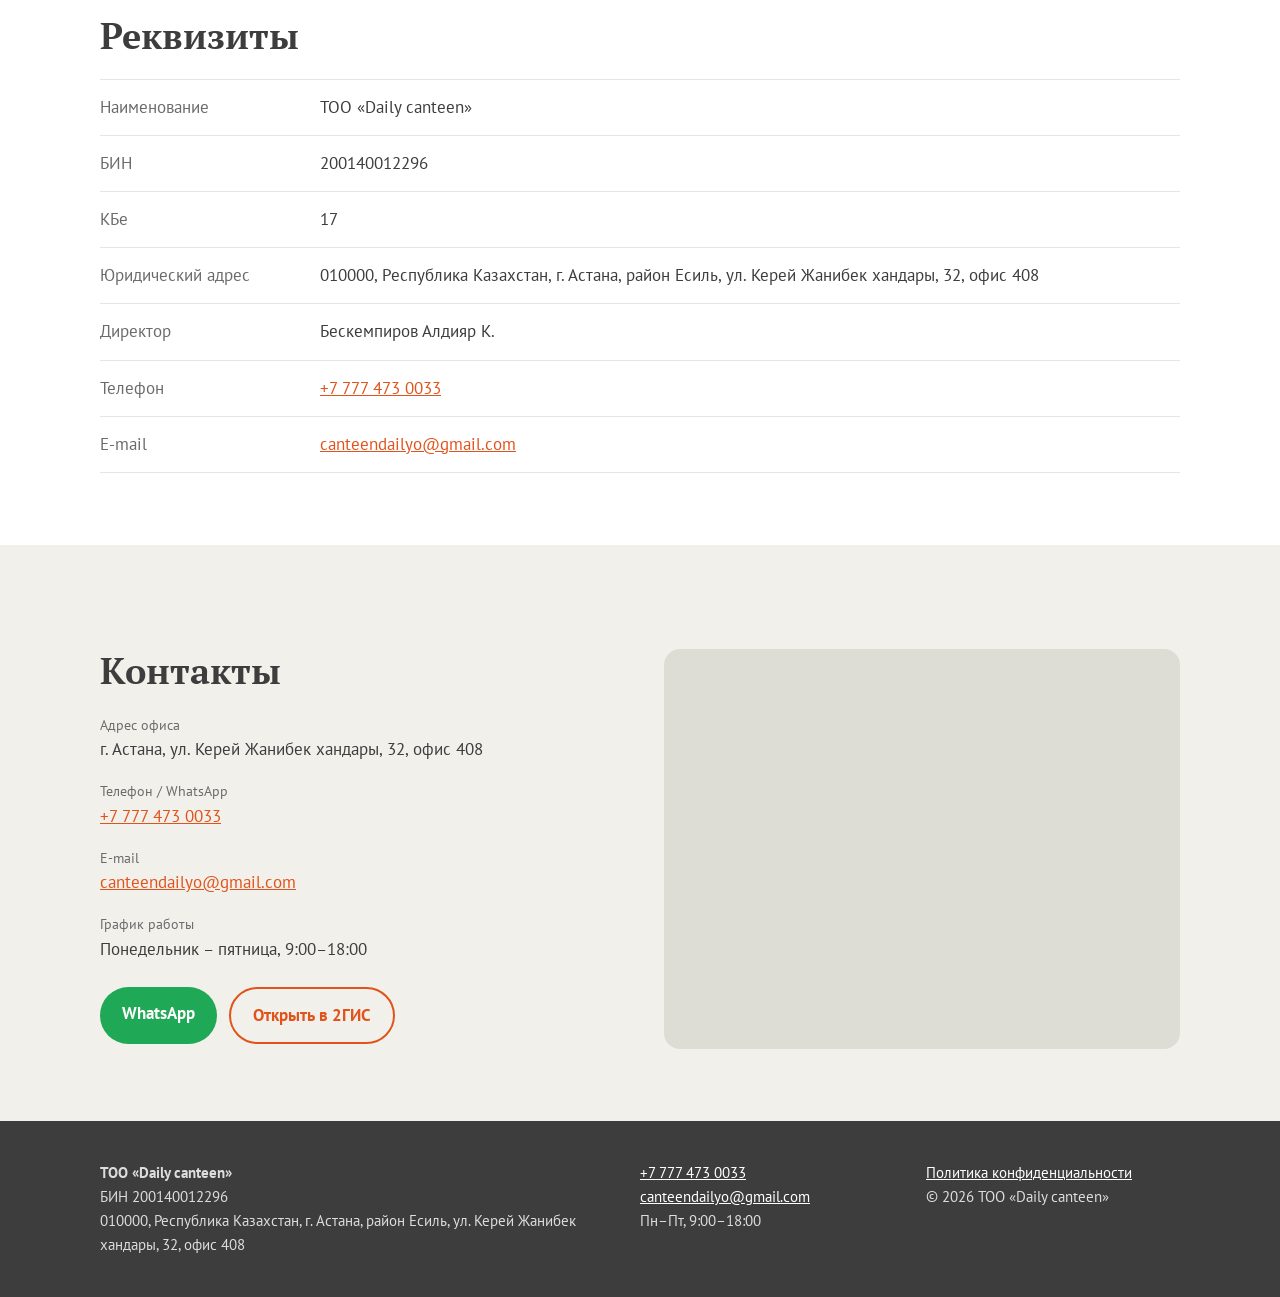
==== commit 1b5d14a7: "Update contacts, directors, schools; add team section - Company-specific e-mail instead of the share" ====
--- a/index.html
+++ b/index.html
@@ -20,7 +20,7 @@
 <link rel="preconnect" href="https://fonts.gstatic.com" crossorigin>
 <link href="https://fonts.googleapis.com/css2?family=PT+Serif:wght@400;700&family=PT+Sans:wght@400;700&display=swap" rel="stylesheet">
 <link rel="stylesheet" href="assets/style.css">
-<script type="application/ld+json">{"@context": "https://schema.org", "@type": "Organization", "name": "Daily Canteen", "legalName": "ТОО «Daily canteen»", "taxID": "200140012296", "email": "rabbitcanteen145@gmail.com", "telephone": "+77774730033", "address": {"@type": "PostalAddress", "streetAddress": "г. Астана, ул. Керей Жанибек хандары, 32, офис 408", "addressLocality": "Astana", "postalCode": "010000", "addressCountry": "KZ"}, "geo": {"@type": "GeoCoordinates", "latitude": "51.111762", "longitude": "71.439453"}, "openingHoursSpecification": {"@type": "OpeningHoursSpecification", "dayOfWeek": ["Monday", "Tuesday", "Wednesday", "Thursday", "Friday"], "opens": "09:00", "closes": "18:00"}}</script>
+<script type="application/ld+json">{"@context": "https://schema.org", "@type": "Organization", "name": "Daily Canteen", "legalName": "ТОО «Daily canteen»", "taxID": "200140012296", "email": "canteendailyo@gmail.com", "telephone": "+77774730033", "address": {"@type": "PostalAddress", "streetAddress": "г. Астана, ул. Керей Жанибек хандары, 32, офис 408", "addressLocality": "Astana", "postalCode": "010000", "addressCountry": "KZ"}, "geo": {"@type": "GeoCoordinates", "latitude": "51.111762", "longitude": "71.439453"}, "openingHoursSpecification": {"@type": "OpeningHoursSpecification", "dayOfWeek": ["Monday", "Tuesday", "Wednesday", "Thursday", "Friday"], "opens": "09:00", "closes": "18:00"}}</script>
 </head>
 <body>
 <header class="top">
@@ -101,19 +101,31 @@
         <p>Создаём рационы для детей с особыми потребностями здоровья: пищевой аллергией, диабетом, нарушением обмена веществ и другими состояниями. Меню подбирается индивидуально по рекомендации врача-диетолога.</p>
       </div>
       <div class="note">
-        <h3>Наши эксперты</h3>
-        <p><b>Шайкенова Светлана</b> — врач-диетолог высшей категории, кандидат медицинских наук, стаж более 30 лет.</p>
-<p><b>Сергадеева Нина</b> — бренд-шеф, более 20 лет в общественном питании, из них более 8 лет в школьном.</p>
+        <h3>Вкусно. Безопасно. С заботой.</h3>
+        <p>Заботимся о том, чтобы каждое блюдо было не только вкусным, но и вызывало аппетит с первого взгляда. Продукты соответствуют санитарным требованиям и проходят регулярный контроль качества.</p>
       </div>
     </div>
   </div>
 </section>
 
-<section class="sec sec--alt">
+<section id="team" class="sec sec--alt">
+  <div class="wrap">
+    <h2>Команда</h2>
+    <ul class="team">
+<li><b>Басенцян Гурген</b><span>Основатель Rabbit Canteen</span></li>
+<li><b>Жалбагаева Дария</b><span>Основатель Rabbit Canteen</span></li>
+<li><b>Шайкенова Светлана</b><span>Врач-диетолог высшей категории</span><p>Кандидат медицинских наук, консультант БМЦ УДП РК, стаж более 30 лет.</p></li>
+<li><b>Сергадеева Нина</b><span>Бренд-шеф</span><p>Более 20 лет в общественном питании, из них более 8 лет в школьном.</p></li>
+    </ul>
+  </div>
+</section>
+
+<section class="sec">
   <div class="wrap">
     <h2>Где мы работаем</h2>
     <ul class="schools">
-<li>Shymkent Business School</li>
+<li>Haileybury Astana</li>
+<li>Farabi International School (Shymkent Business School)</li>
 <li>Riviera International School</li>
     </ul>
   </div>
@@ -127,9 +139,9 @@
       <dt>БИН</dt><dd>200140012296</dd>
       <dt>КБе</dt><dd>17</dd>
       <dt>Юридический адрес</dt><dd>010000, Республика Казахстан, г. Астана, район Есиль, ул. Керей Жанибек хандары, 32, офис 408</dd>
-      <dt>Директор</dt><dd>Бескемпиров А.К.</dd>
+      <dt>Директор</dt><dd>Бескемпиров Алдияр К.</dd>
       <dt>Телефон</dt><dd><a href="tel:+77774730033">+7 777 473 0033</a></dd>
-      <dt>E-mail</dt><dd><a href="mailto:rabbitcanteen145@gmail.com">rabbitcanteen145@gmail.com</a></dd>
+      <dt>E-mail</dt><dd><a href="mailto:canteendailyo@gmail.com">canteendailyo@gmail.com</a></dd>
     </dl>
   </div>
 </section>
@@ -140,7 +152,7 @@
       <h2>Контакты</h2>
       <p class="contact"><span>Адрес офиса</span>г. Астана, ул. Керей Жанибек хандары, 32, офис 408</p>
       <p class="contact"><span>Телефон / WhatsApp</span><a href="tel:+77774730033">+7 777 473 0033</a></p>
-      <p class="contact"><span>E-mail</span><a href="mailto:rabbitcanteen145@gmail.com">rabbitcanteen145@gmail.com</a></p>
+      <p class="contact"><span>E-mail</span><a href="mailto:canteendailyo@gmail.com">canteendailyo@gmail.com</a></p>
       <p class="contact"><span>График работы</span>Понедельник – пятница, 9:00–18:00</p>
       <div class="cta">
         <a class="btn btn--wa" href="https://wa.me/77774730033" target="_blank" rel="noopener">WhatsApp</a>
@@ -161,7 +173,7 @@
     </div>
     <div>
       <a href="tel:+77774730033">+7 777 473 0033</a><br>
-      <a href="mailto:rabbitcanteen145@gmail.com">rabbitcanteen145@gmail.com</a><br>
+      <a href="mailto:canteendailyo@gmail.com">canteendailyo@gmail.com</a><br>
       Пн–Пт, 9:00–18:00
     </div>
     <div>
--- a/assets/style.css
+++ b/assets/style.css
@@ -81,6 +81,12 @@
 }
 @media (max-width:480px){.top__phone{font-size:14px}.brand small{display:none}}
 
+.team{list-style:none;padding:0;margin:0;display:grid;grid-template-columns:repeat(auto-fit,minmax(220px,1fr));gap:20px}
+.team li{background:#fff;border-radius:var(--radius);padding:24px;border-top:4px solid var(--orange)}
+.team b{display:block;font-family:"PT Serif",serif;font-size:20px}
+.team span{display:block;color:var(--orange-d);font-weight:700;margin-top:4px}
+.team p{margin:10px 0 0;color:var(--muted);font-size:15px}
+.schools li{background:var(--beige-l)}
 .lang{display:flex;gap:4px;font-size:14px}
 .lang a,.lang span{padding:4px 8px;border-radius:6px;text-decoration:none;color:var(--muted)}
 .lang span{background:var(--orange);color:#fff;font-weight:700}
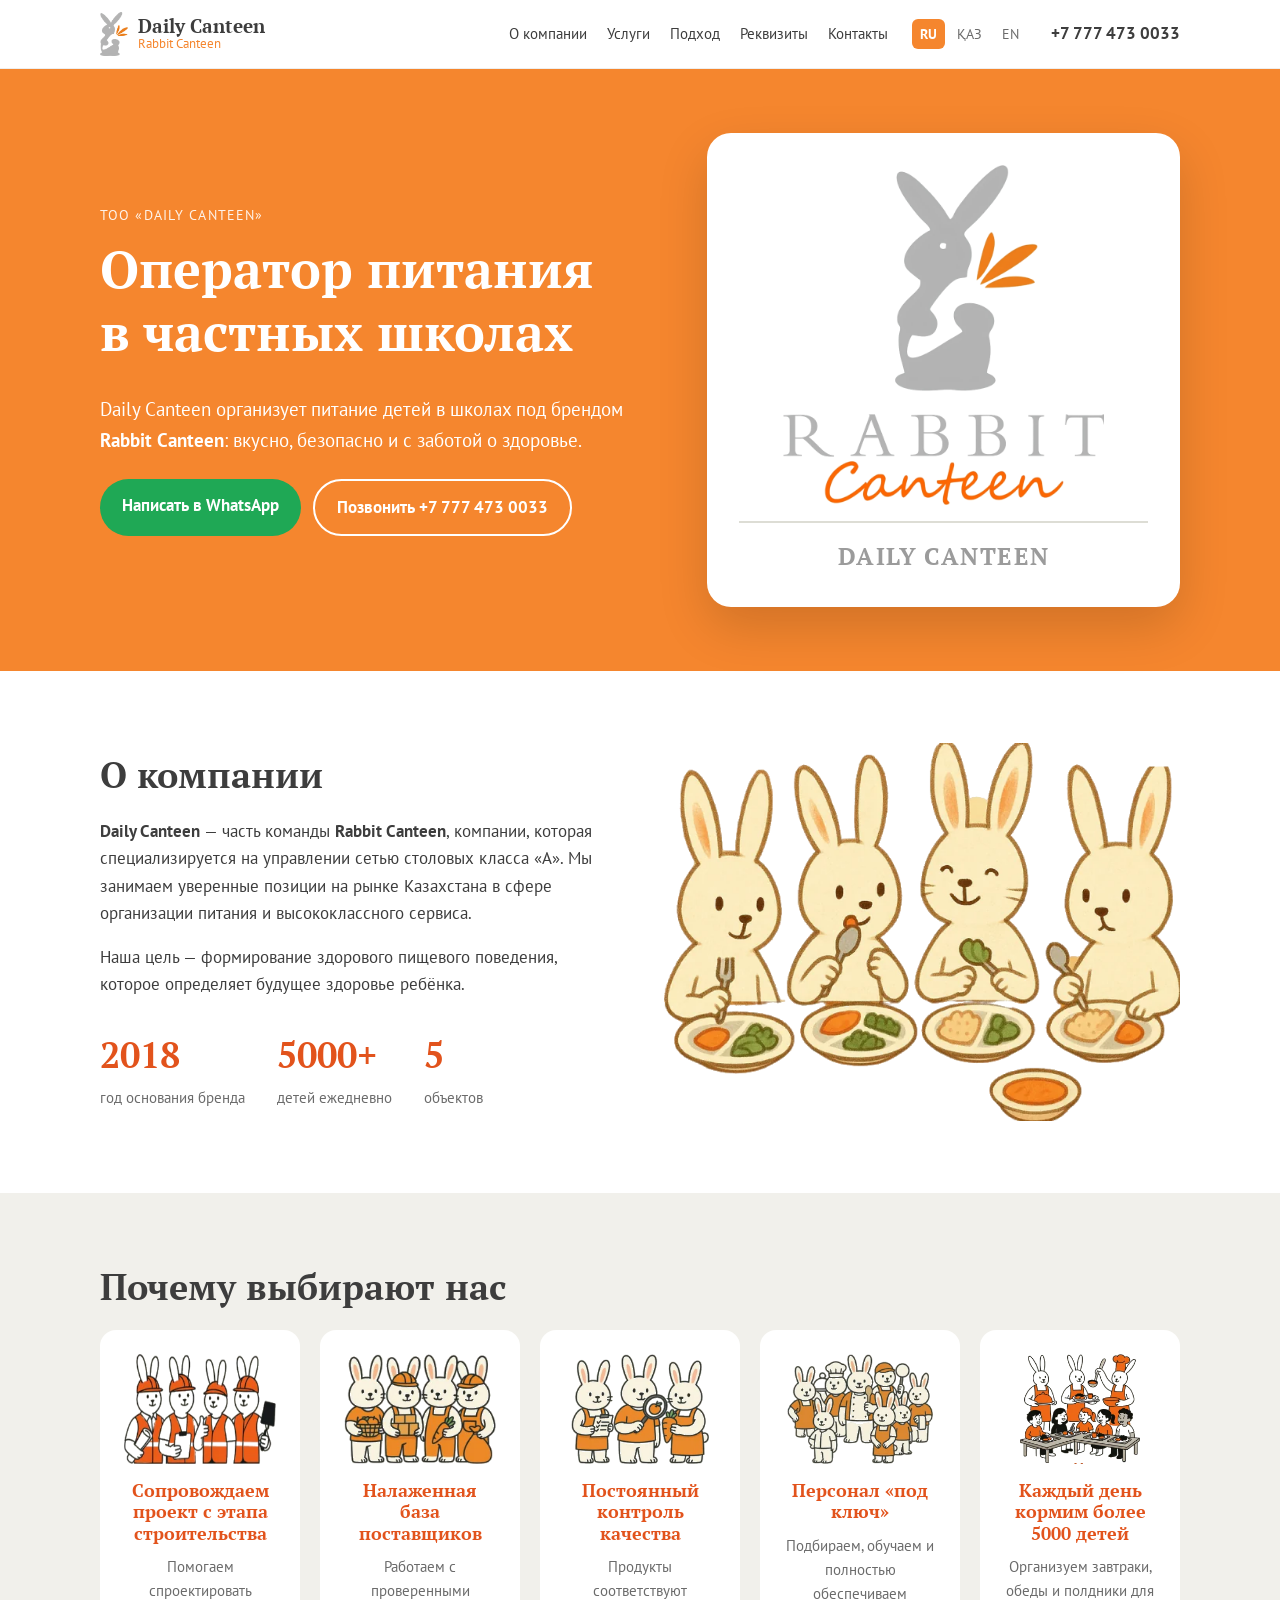
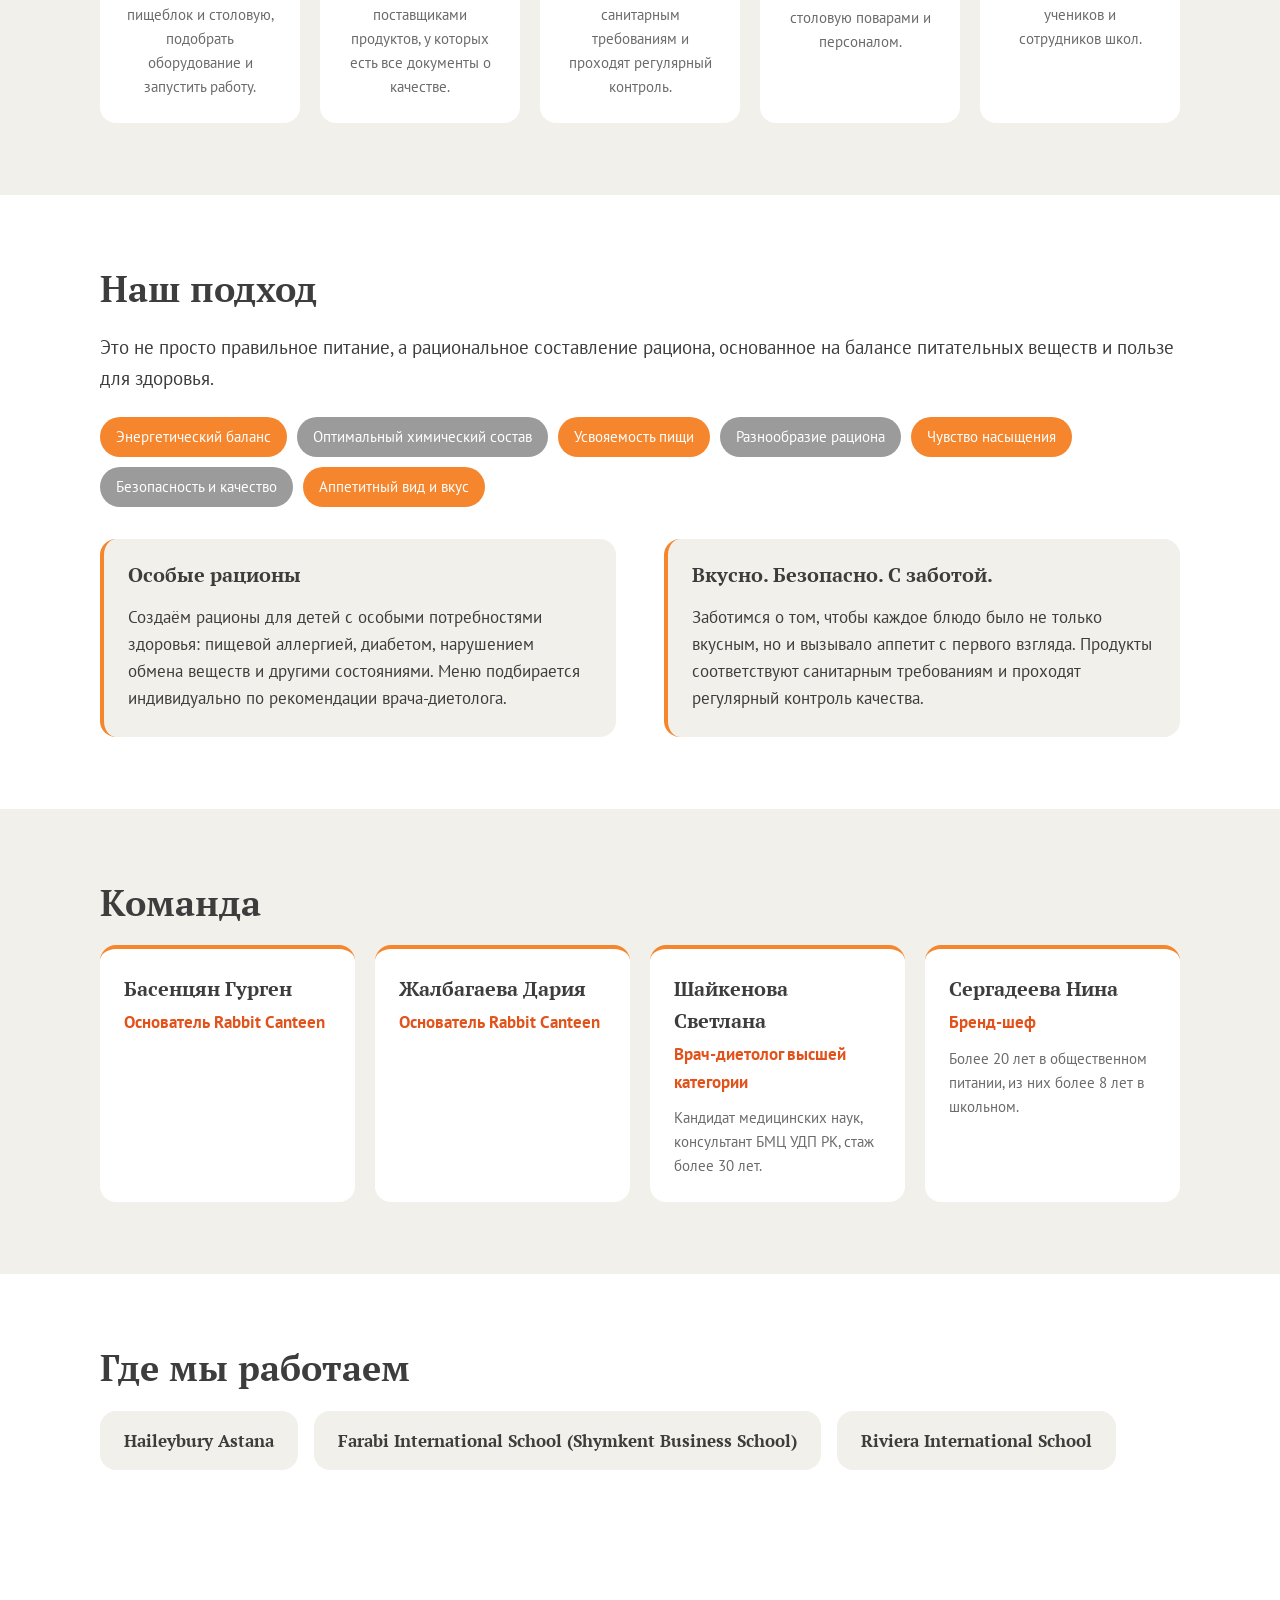
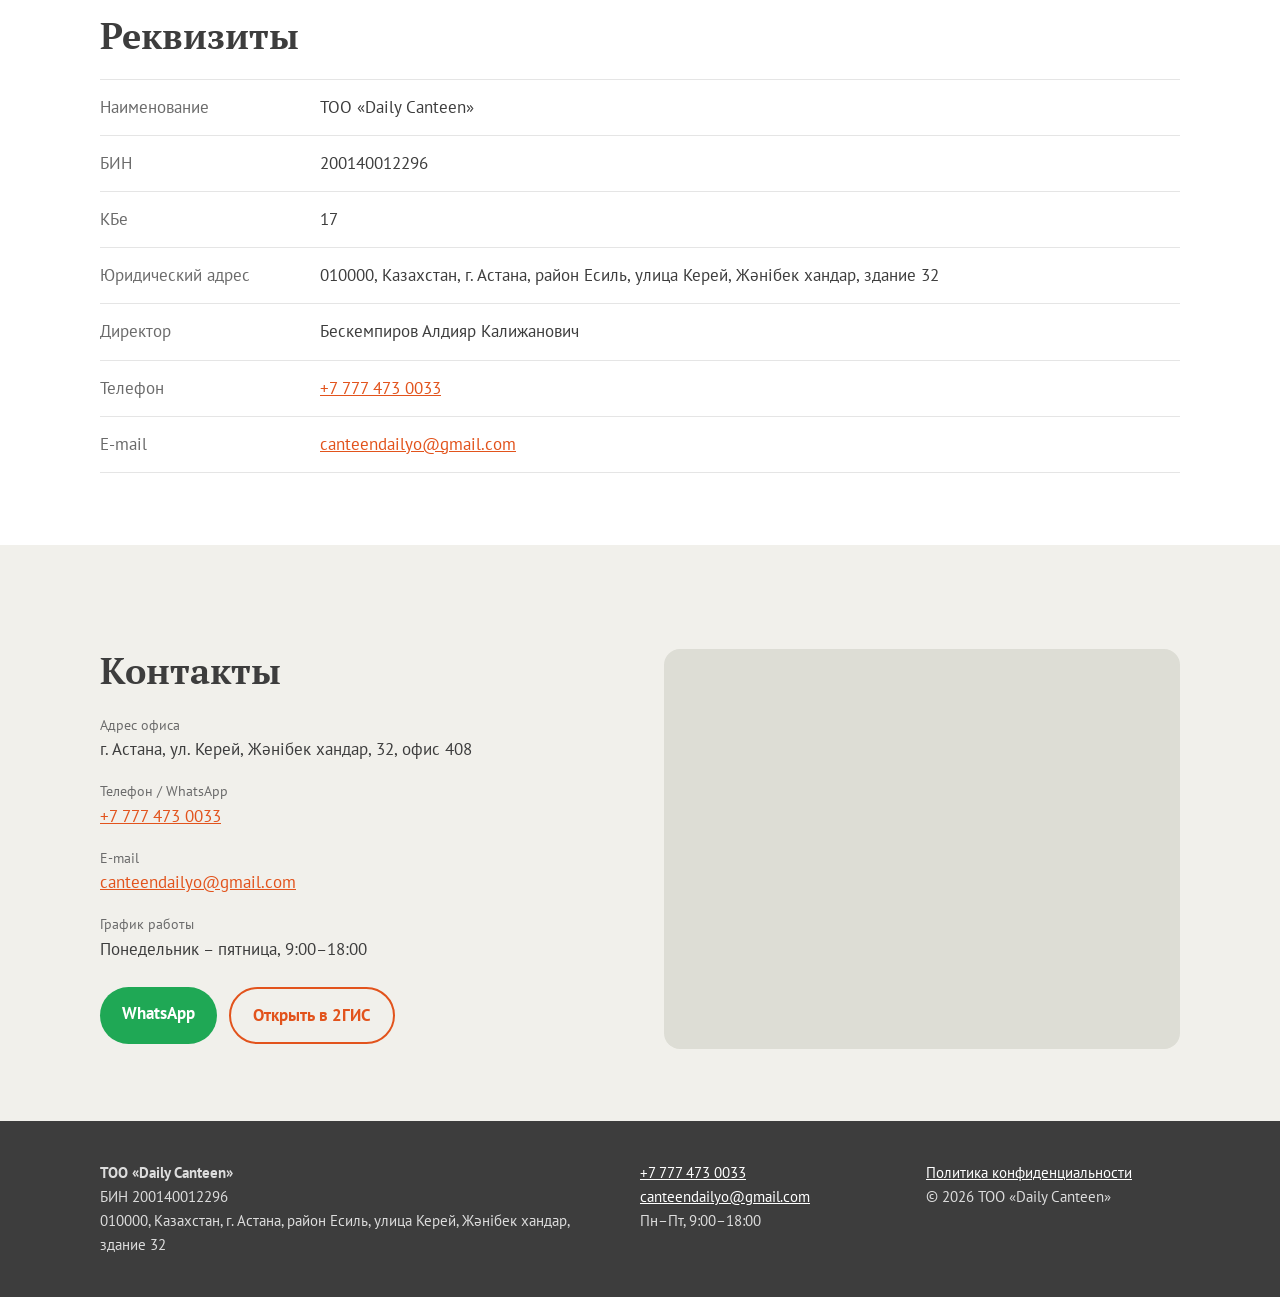
==== commit 7cd07412: "Match legal name, address and director to registration certificate Co-Authored-By: Claude Opus 5.5 <" ====
--- a/index.html
+++ b/index.html
@@ -20,7 +20,7 @@
 <link rel="preconnect" href="https://fonts.gstatic.com" crossorigin>
 <link href="https://fonts.googleapis.com/css2?family=PT+Serif:wght@400;700&family=PT+Sans:wght@400;700&display=swap" rel="stylesheet">
 <link rel="stylesheet" href="assets/style.css">
-<script type="application/ld+json">{"@context": "https://schema.org", "@type": "Organization", "name": "Daily Canteen", "legalName": "ТОО «Daily canteen»", "taxID": "200140012296", "email": "canteendailyo@gmail.com", "telephone": "+77774730033", "address": {"@type": "PostalAddress", "streetAddress": "г. Астана, ул. Керей Жанибек хандары, 32, офис 408", "addressLocality": "Astana", "postalCode": "010000", "addressCountry": "KZ"}, "geo": {"@type": "GeoCoordinates", "latitude": "51.111762", "longitude": "71.439453"}, "openingHoursSpecification": {"@type": "OpeningHoursSpecification", "dayOfWeek": ["Monday", "Tuesday", "Wednesday", "Thursday", "Friday"], "opens": "09:00", "closes": "18:00"}}</script>
+<script type="application/ld+json">{"@context": "https://schema.org", "@type": "Organization", "name": "Daily Canteen", "legalName": "ТОО «Daily Canteen»", "taxID": "200140012296", "email": "canteendailyo@gmail.com", "telephone": "+77774730033", "address": {"@type": "PostalAddress", "streetAddress": "г. Астана, ул. Керей, Жәнібек хандар, 32, офис 408", "addressLocality": "Astana", "postalCode": "010000", "addressCountry": "KZ"}, "geo": {"@type": "GeoCoordinates", "latitude": "51.111762", "longitude": "71.439453"}, "openingHoursSpecification": {"@type": "OpeningHoursSpecification", "dayOfWeek": ["Monday", "Tuesday", "Wednesday", "Thursday", "Friday"], "opens": "09:00", "closes": "18:00"}}</script>
 </head>
 <body>
 <header class="top">
@@ -38,7 +38,7 @@
 <section class="hero">
   <div class="wrap hero__in">
     <div class="hero__text">
-      <p class="eyebrow">ТОО «Daily canteen»</p>
+      <p class="eyebrow">ТОО «Daily Canteen»</p>
       <h1>Оператор питания в&nbsp;частных школах</h1>
       <p class="lead">Daily Canteen организует питание детей в школах под брендом <b>Rabbit Canteen</b>: вкусно, безопасно и с заботой о здоровье.</p>
       <div class="cta">
@@ -135,11 +135,11 @@
   <div class="wrap">
     <h2>Реквизиты</h2>
     <dl class="req">
-      <dt>Наименование</dt><dd>ТОО «Daily canteen»</dd>
+      <dt>Наименование</dt><dd>ТОО «Daily Canteen»</dd>
       <dt>БИН</dt><dd>200140012296</dd>
       <dt>КБе</dt><dd>17</dd>
-      <dt>Юридический адрес</dt><dd>010000, Республика Казахстан, г. Астана, район Есиль, ул. Керей Жанибек хандары, 32, офис 408</dd>
-      <dt>Директор</dt><dd>Бескемпиров Алдияр К.</dd>
+      <dt>Юридический адрес</dt><dd>010000, Казахстан, г. Астана, район Есиль, улица Керей, Жәнібек хандар, здание 32</dd>
+      <dt>Директор</dt><dd>Бескемпиров Алдияр Калижанович</dd>
       <dt>Телефон</dt><dd><a href="tel:+77774730033">+7 777 473 0033</a></dd>
       <dt>E-mail</dt><dd><a href="mailto:canteendailyo@gmail.com">canteendailyo@gmail.com</a></dd>
     </dl>
@@ -150,7 +150,7 @@
   <div class="wrap two two--top">
     <div>
       <h2>Контакты</h2>
-      <p class="contact"><span>Адрес офиса</span>г. Астана, ул. Керей Жанибек хандары, 32, офис 408</p>
+      <p class="contact"><span>Адрес офиса</span>г. Астана, ул. Керей, Жәнібек хандар, 32, офис 408</p>
       <p class="contact"><span>Телефон / WhatsApp</span><a href="tel:+77774730033">+7 777 473 0033</a></p>
       <p class="contact"><span>E-mail</span><a href="mailto:canteendailyo@gmail.com">canteendailyo@gmail.com</a></p>
       <p class="contact"><span>График работы</span>Понедельник – пятница, 9:00–18:00</p>
@@ -167,9 +167,9 @@
 <footer class="foot">
   <div class="wrap foot__in">
     <div>
-      <b>ТОО «Daily canteen»</b><br>
+      <b>ТОО «Daily Canteen»</b><br>
       БИН 200140012296<br>
-      010000, Республика Казахстан, г. Астана, район Есиль, ул. Керей Жанибек хандары, 32, офис 408
+      010000, Казахстан, г. Астана, район Есиль, улица Керей, Жәнібек хандар, здание 32
     </div>
     <div>
       <a href="tel:+77774730033">+7 777 473 0033</a><br>
@@ -178,7 +178,7 @@
     </div>
     <div>
       <a href="privacy.html">Политика конфиденциальности</a><br>
-      © <span id="y">2026</span> ТОО «Daily canteen»
+      © <span id="y">2026</span> ТОО «Daily Canteen»
     </div>
   </div>
 </footer>
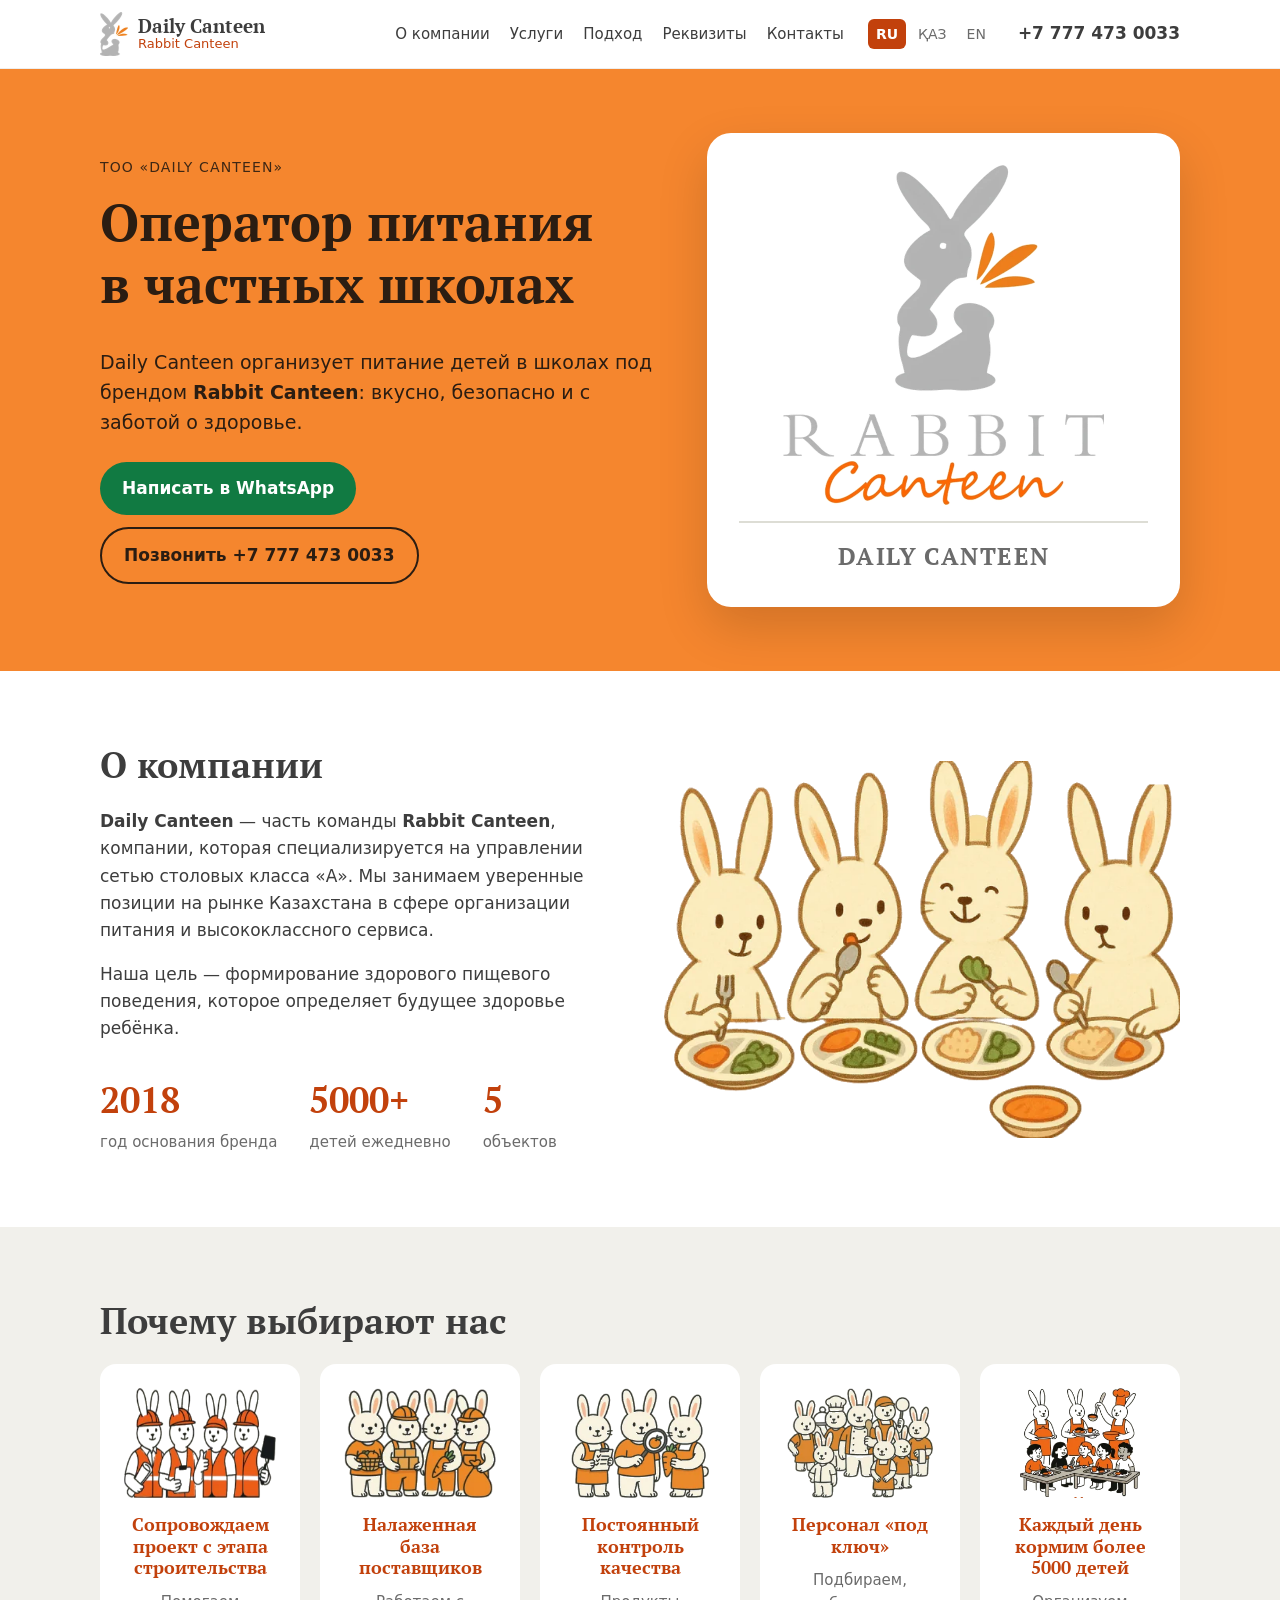
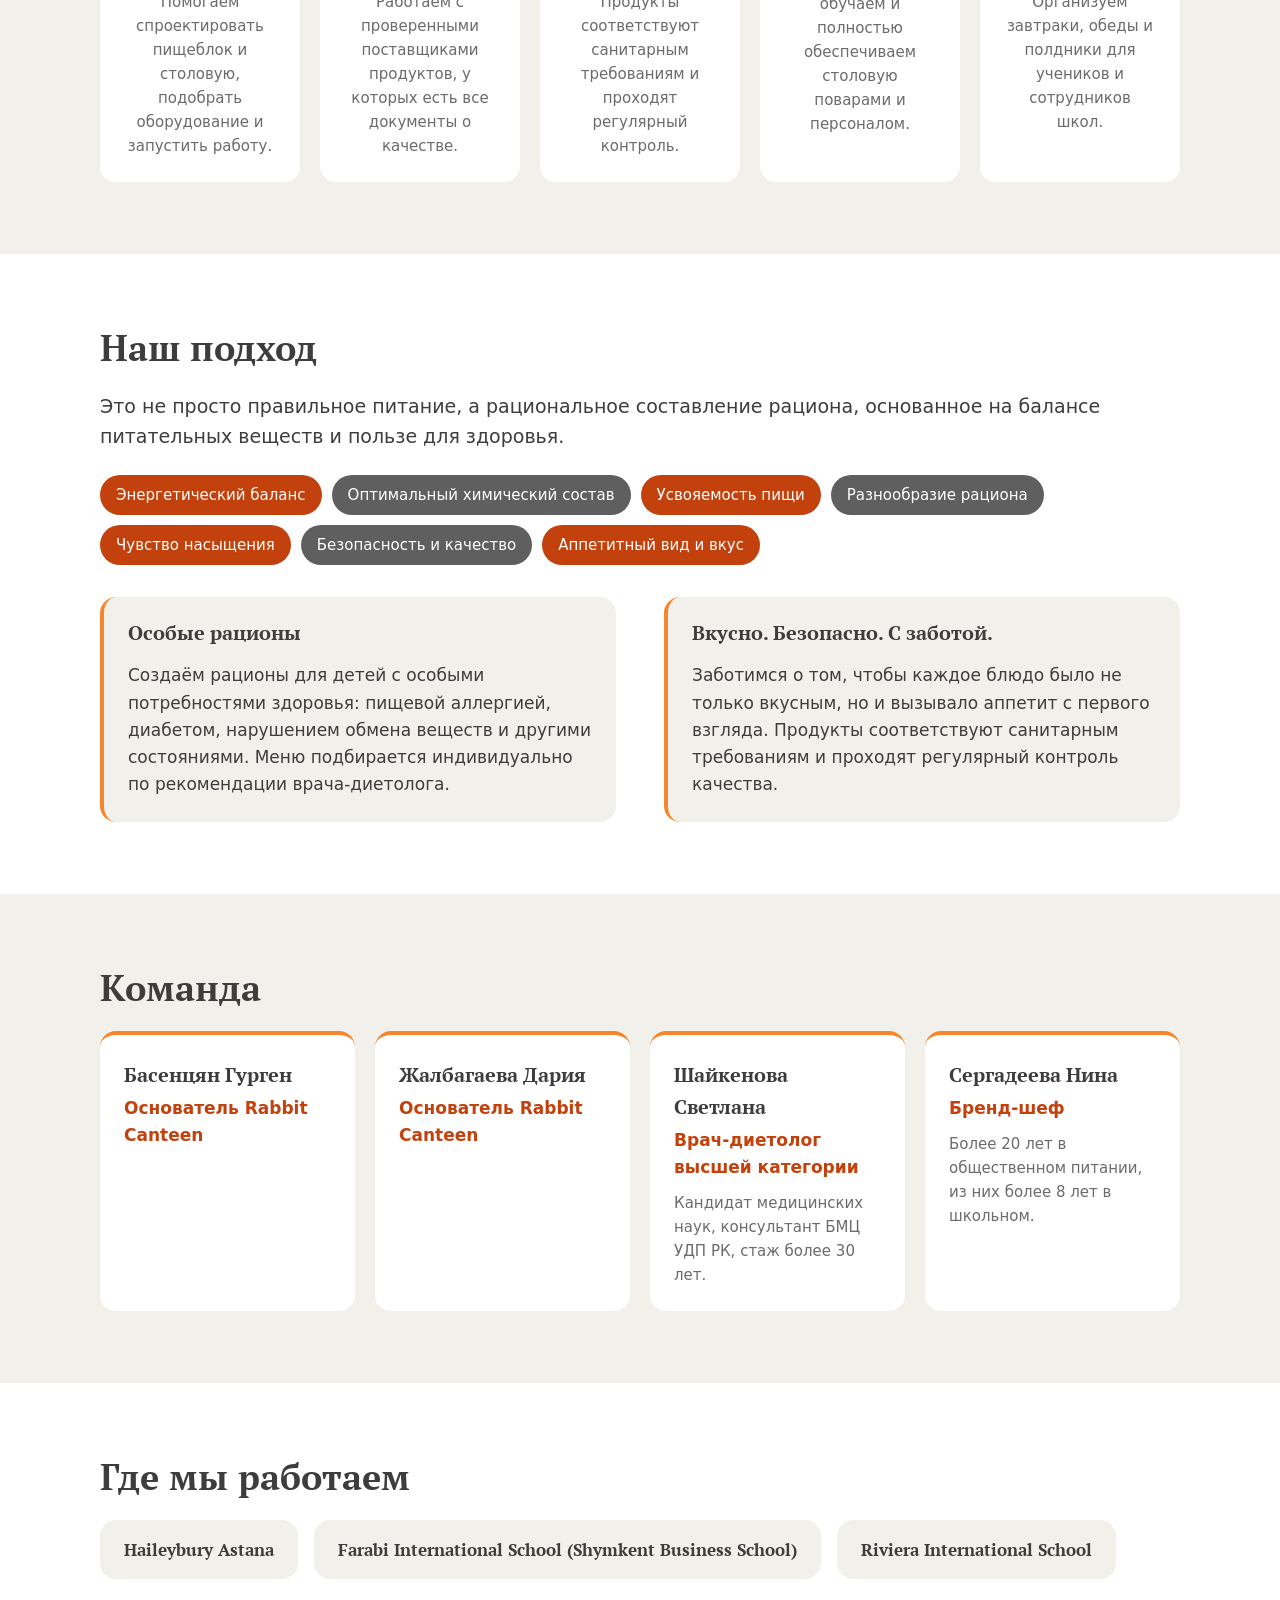
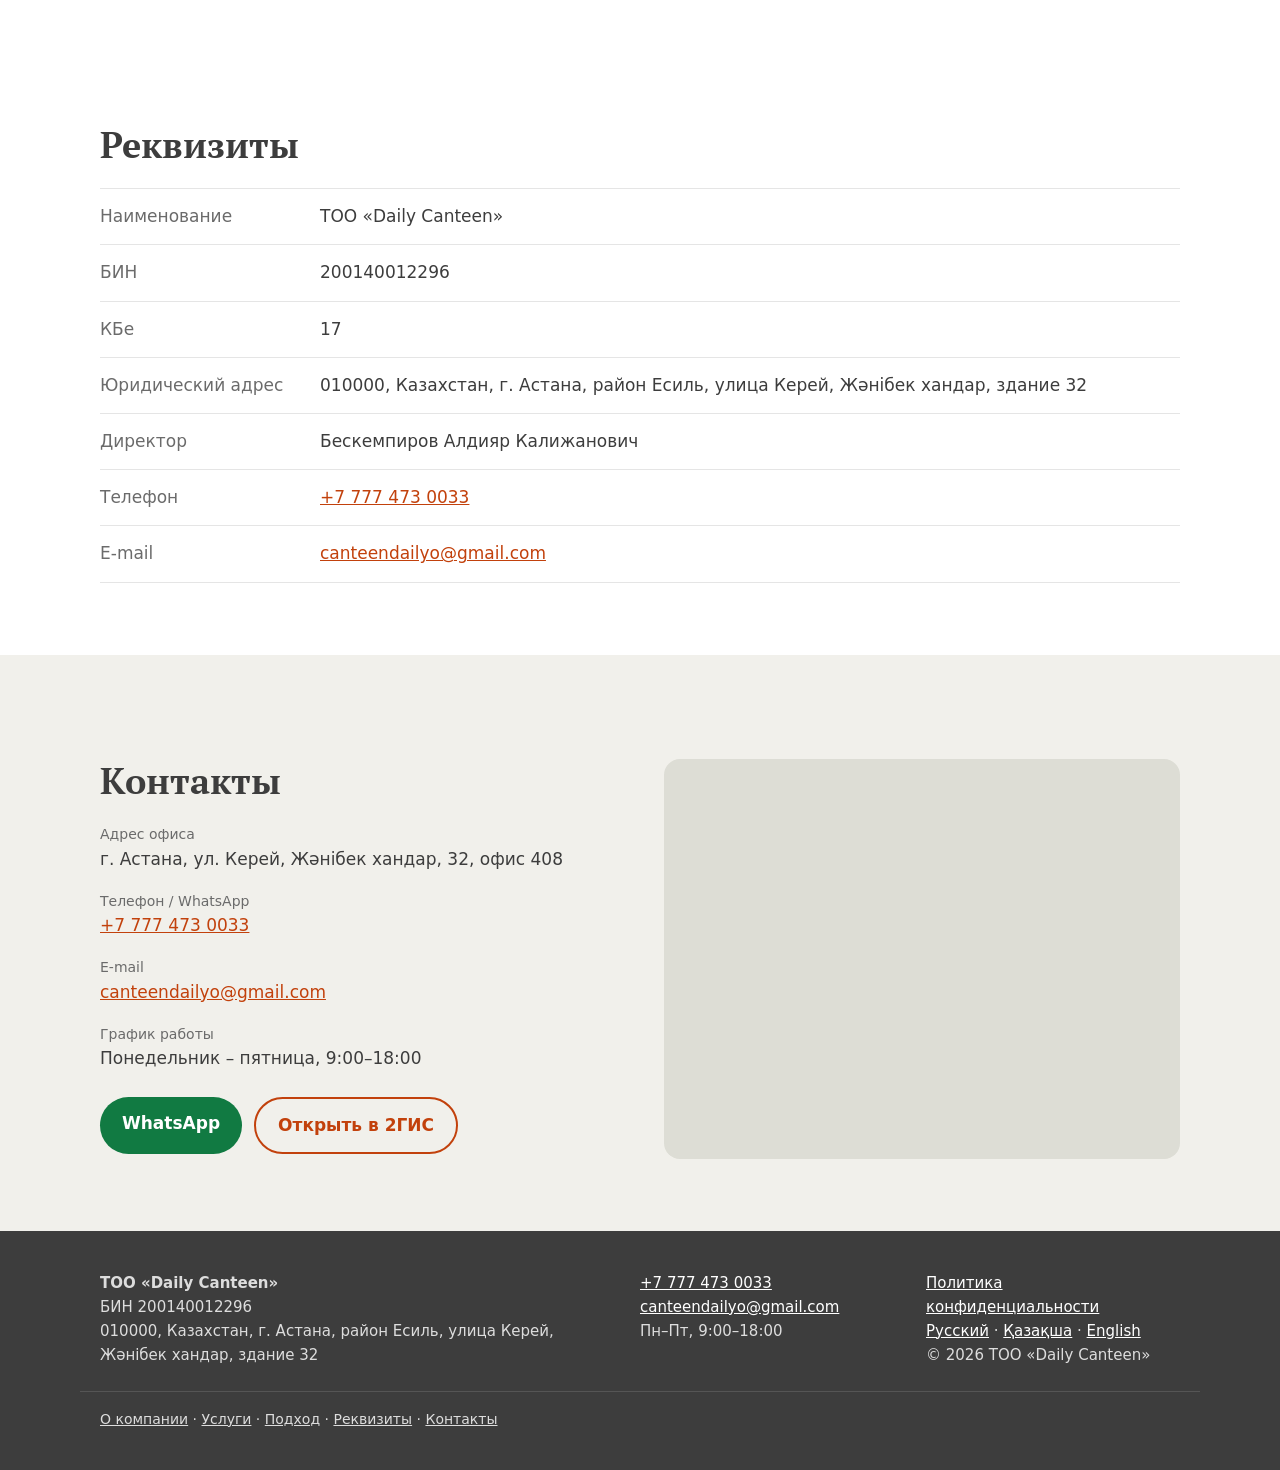
==== commit d17d93d8: "SEO: robots, sitemap, schema.org, Open Graph, 404, performance - robots.txt explicitly allows search" ====
--- a/index.html
+++ b/index.html
@@ -1,40 +1,60 @@
 <!doctype html>
-<html lang="ru">
+<html lang="ru" prefix="og: https://ogp.me/ns#">
 <head>
 <meta charset="utf-8">
 <meta name="viewport" content="width=device-width, initial-scale=1">
 <title>Daily Canteen — оператор питания в частных школах</title>
 <meta name="description" content="Daily Canteen — оператор школьного питания в частных школах Казахстана. Работаем под брендом Rabbit Canteen с 2018 года.">
+<meta name="robots" content="index, follow, max-image-preview:large, max-snippet:-1">
+<meta name="theme-color" content="#F5862E">
+<meta name="format-detection" content="telephone=yes">
 <!-- Meta (Facebook) domain verification: вставьте сюда тег из Business Manager, например:
 <meta name="facebook-domain-verification" content="XXXXXXXXXXXXXXXX" /> -->
+<link rel="alternate" hreflang="ru" href="https://dailycanteen.kz/">
+<link rel="alternate" hreflang="kk" href="https://dailycanteen.kz/kk/">
+<link rel="alternate" hreflang="en" href="https://dailycanteen.kz/en/">
+<link rel="alternate" hreflang="x-default" href="https://dailycanteen.kz/">
+<link rel="canonical" href="https://dailycanteen.kz/">
 <meta property="og:type" content="website">
+<meta property="og:site_name" content="Daily Canteen · Rabbit Canteen">
 <meta property="og:title" content="Daily Canteen — оператор питания в частных школах">
 <meta property="og:description" content="Daily Canteen — оператор школьного питания в частных школах Казахстана. Работаем под брендом Rabbit Canteen с 2018 года.">
-<meta property="og:image" content="assets/og.jpg">
-<link rel="alternate" hreflang="ru" href="index.html">
-<link rel="alternate" hreflang="kk" href="kk/index.html">
-<link rel="alternate" hreflang="en" href="en/index.html">
-<link rel="icon" type="image/png" href="assets/favicon.png">
+<meta property="og:url" content="https://dailycanteen.kz/">
+<meta property="og:locale" content="ru_RU">
+<meta property="og:locale:alternate" content="kk_KZ">
+<meta property="og:locale:alternate" content="en_US">
+<meta property="og:image" content="https://dailycanteen.kz/assets/og.jpg">
+<meta property="og:image:secure_url" content="https://dailycanteen.kz/assets/og.jpg">
+<meta property="og:image:type" content="image/jpeg">
+<meta property="og:image:width" content="1200">
+<meta property="og:image:height" content="630">
+<meta property="og:image:alt" content="Rabbit Canteen — Daily Canteen">
+<meta name="twitter:card" content="summary_large_image">
+<meta name="twitter:title" content="Daily Canteen — оператор питания в частных школах">
+<meta name="twitter:description" content="Daily Canteen — оператор школьного питания в частных школах Казахстана. Работаем под брендом Rabbit Canteen с 2018 года.">
+<meta name="twitter:image" content="https://dailycanteen.kz/assets/og.jpg">
+<link rel="icon" type="image/png" sizes="64x64" href="assets/favicon.png">
 <link rel="apple-touch-icon" href="assets/apple-touch-icon.png">
-<link rel="preconnect" href="https://fonts.googleapis.com">
-<link rel="preconnect" href="https://fonts.gstatic.com" crossorigin>
-<link href="https://fonts.googleapis.com/css2?family=PT+Serif:wght@400;700&family=PT+Sans:wght@400;700&display=swap" rel="stylesheet">
-<link rel="stylesheet" href="assets/style.css">
-<script type="application/ld+json">{"@context": "https://schema.org", "@type": "Organization", "name": "Daily Canteen", "legalName": "ТОО «Daily Canteen»", "taxID": "200140012296", "email": "canteendailyo@gmail.com", "telephone": "+77774730033", "address": {"@type": "PostalAddress", "streetAddress": "г. Астана, ул. Керей, Жәнібек хандар, 32, офис 408", "addressLocality": "Astana", "postalCode": "010000", "addressCountry": "KZ"}, "geo": {"@type": "GeoCoordinates", "latitude": "51.111762", "longitude": "71.439453"}, "openingHoursSpecification": {"@type": "OpeningHoursSpecification", "dayOfWeek": ["Monday", "Tuesday", "Wednesday", "Thursday", "Friday"], "opens": "09:00", "closes": "18:00"}}</script>
+<link rel="sitemap" type="application/xml" href="/sitemap.xml">
+<link rel="preload" as="image" href="assets/logo.webp" type="image/webp" fetchpriority="high">
+<link rel="preload" as="font" type="font/woff2" href="/assets/fonts/ptserif-700-cyrillic.woff2" crossorigin>
+<style>@font-face{font-family:'PT Serif';font-style:normal;font-weight:700;font-display:swap;src:url(/assets/fonts/ptserif-700-cyrillic-ext.woff2) format('woff2');unicode-range:U+0460-052F,U+1C80-1C8A,U+20B4,U+2DE0-2DFF,U+A640-A69F,U+FE2E-FE2F}@font-face{font-family:'PT Serif';font-style:normal;font-weight:700;font-display:swap;src:url(/assets/fonts/ptserif-700-cyrillic.woff2) format('woff2');unicode-range:U+0301,U+0400-045F,U+0490-0491,U+04B0-04B1,U+2116}@font-face{font-family:'PT Serif';font-style:normal;font-weight:700;font-display:swap;src:url(/assets/fonts/ptserif-700-latin-ext.woff2) format('woff2');unicode-range:U+0100-02BA,U+02BD-02C5,U+02C7-02CC,U+02CE-02D7,U+02DD-02FF,U+0304,U+0308,U+0329,U+1D00-1DBF,U+1E00-1E9F,U+1EF2-1EFF,U+2020,U+20A0-20AB,U+20AD-20C4,U+2113,U+2C60-2C7F,U+A720-A7FF}@font-face{font-family:'PT Serif';font-style:normal;font-weight:700;font-display:swap;src:url(/assets/fonts/ptserif-700-latin.woff2) format('woff2');unicode-range:U+0000-00FF,U+0131,U+0152-0153,U+02BB-02BC,U+02C6,U+02DA,U+02DC,U+0304,U+0308,U+0329,U+2000-206F,U+20AC,U+2122,U+2191,U+2193,U+2212,U+2215,U+FEFF,U+FFFD}:root{--orange:#F5862E;--orange-d:#E2531C;--grey:#9B9B9B;--ink:#3d3d3d;--muted:#6b6b6b;--bg:#ffffff;--beige:#DDDDD5;--beige-l:#F1F0EB;--wa:#1FA855;--radius:16px}*{box-sizing:border-box}html{scroll-behavior:smooth}body{margin:0;font:17px/1.6 "PT Sans",system-ui,sans-serif;color:var(--ink);background:var(--bg)}img{max-width:100%;height:auto;display:block}a{color:var(--orange-d)}h1,h2,h3{font-family:"PT Serif",Georgia,serif;line-height:1.2;color:var(--ink);margin:0 0 .6em}h1{font-size:clamp(32px,5vw,52px)}h2{font-size:clamp(26px,3.4vw,36px)}h3{font-size:20px}.wrap{max-width:1120px;margin:0 auto;padding:0 20px}.top{position:sticky;top:0;z-index:10;background:rgba(255,255,255,.95);backdrop-filter:blur(6px);border-bottom:1px solid #eee}.top__in{display:flex;align-items:center;gap:24px;height:68px}.brand{display:flex;align-items:center;gap:10px;text-decoration:none;color:var(--ink)}.brand img{height:44px;width:auto}.brand span{display:flex;flex-direction:column;line-height:1.1}.brand b{font-family:"PT Serif",serif;font-size:19px}.brand small{color:var(--orange);font-size:13px}.nav{display:flex;gap:20px;margin-left:auto}.nav a{color:var(--ink);text-decoration:none;font-size:15px}.nav a:hover{color:var(--orange-d)}.top__phone{font-weight:700;color:var(--ink);text-decoration:none;white-space:nowrap}.hero{background:var(--orange);color:#fff}.hero__in{display:grid;grid-template-columns:1.2fr 1fr;gap:40px;align-items:center;padding:64px 20px}.hero h1{color:#fff}.eyebrow{text-transform:uppercase;letter-spacing:.08em;font-size:14px;opacity:.9;margin:0 0 12px}.lead{font-size:19px}.hero__logo{background:#fff;border-radius:24px;padding:32px;text-align:center;box-shadow:0 20px 50px rgba(0,0,0,.15)}.hero__logo img{margin:0 auto;max-height:340px;width:auto}.hero__name{display:block;margin-top:16px;padding-top:14px;border-top:2px solid var(--beige);font-family:"PT Serif",serif;font-weight:700;font-size:24px;letter-spacing:.06em;text-transform:uppercase;color:var(--grey)}.cta{display:flex;flex-wrap:wrap;gap:12px;margin-top:24px}.btn{display:inline-block;padding:13px 22px;border-radius:999px;font-weight:700;text-decoration:none}.btn--wa{background:var(--wa);color:#fff}.btn--ghost{border:2px solid currentColor;color:inherit}.sec .btn--ghost{color:var(--orange-d)}.sec{padding:72px 0}.sec--alt{background:var(--beige-l)}.two{display:grid;grid-template-columns:1fr 1fr;gap:48px;align-items:center}.two>*,.hero__in>*{min-width:0}a[href^="mailto"]{overflow-wrap:anywhere}.two--top{align-items:start;margin-top:32px}.stats{list-style:none;padding:0;margin:28px 0 0;display:flex;gap:32px;flex-wrap:wrap}.stats b{display:block;font-family:"PT Serif",serif;font-size:36px;color:var(--orange-d)}.stats span{color:var(--muted);font-size:15px}.cards{list-style:none;padding:0;margin:0;display:grid;grid-template-columns:repeat(auto-fit,minmax(200px,1fr));gap:20px}.card{background:#fff;border-radius:var(--radius);padding:24px;text-align:center}.card img{height:110px;width:auto;margin:0 auto 16px}.card h3{color:var(--orange-d);font-size:18px}.card p{margin:0;color:var(--muted);font-size:15px}.pills{list-style:none;padding:0;margin:24px 0;display:flex;flex-wrap:wrap;gap:10px}.pills li{background:var(--orange);color:#fff;padding:8px 16px;border-radius:999px;font-size:15px}.pills li:nth-child(even){background:var(--grey)}.note{background:var(--beige-l);border-left:4px solid var(--orange);border-radius:var(--radius);padding:24px}.note p:last-child{margin-bottom:0}.schools{list-style:none;padding:0;margin:0;display:flex;flex-wrap:wrap;gap:16px}.schools li{background:#fff;padding:16px 24px;border-radius:var(--radius);font-family:"PT Serif",serif;font-weight:700}.req{display:grid;grid-template-columns:220px 1fr;margin:0;border-top:1px solid #e5e5e5}.req dt,.req dd{margin:0;padding:14px 0;border-bottom:1px solid #e5e5e5}.req dt{color:var(--muted)}.contact span{display:block;color:var(--muted);font-size:14px}.map{width:100%;height:400px;border:0;border-radius:var(--radius);background:var(--beige)}.doc{max-width:780px}.doc h2{font-size:22px;margin-top:1.6em}.foot{background:#3d3d3d;color:#ddd;padding:40px 0;font-size:15px}.foot a{color:#fff}.foot__in{display:grid;grid-template-columns:2fr 1fr 1fr;gap:32px}@media (max-width:900px){.nav{display:none}.hero__in,.two{grid-template-columns:1fr}.wrap{padding:0 16px}.hero__in{padding:40px 16px 48px}.hero__logo{padding:24px}.hero__logo img{max-height:220px}.stats{gap:24px}.sec{padding:56px 0}.foot__in{grid-template-columns:1fr}.req{grid-template-columns:1fr}.req dt{border-bottom:0;padding-bottom:0}.about__img{max-width:min(420px,100%);margin:0 auto}}@media (max-width:480px){.top__phone{font-size:14px}.brand small{display:none}}.skip{position:absolute;left:-9999px;top:0;z-index:20;background:#fff;padding:8px 12px}.skip:focus{left:8px;top:8px}[id]{scroll-margin-top:84px}.foot__nav{margin-top:24px;padding-top:16px;border-top:1px solid #555;font-size:14px}.foot__nav a{color:#ddd}a:focus-visible,.btn:focus-visible{outline:3px solid #1a73e8;outline-offset:2px}@media (max-width:900px){.top__in{flex-wrap:wrap;height:auto;padding-top:10px;padding-bottom:0;row-gap:6px}.nav{display:flex;order:3;width:100%;margin:0 -16px;padding:8px 16px 10px;overflow-x:auto;gap:18px;white-space:nowrap;border-top:1px solid #eee;scrollbar-width:none}.nav::-webkit-scrollbar{display:none}[id]{scroll-margin-top:120px}}.team{list-style:none;padding:0;margin:0;display:grid;grid-template-columns:repeat(auto-fit,minmax(220px,1fr));gap:20px}.team li{background:#fff;border-radius:var(--radius);padding:24px;border-top:4px solid var(--orange)}.team b{display:block;font-family:"PT Serif",serif;font-size:20px}.team span{display:block;color:var(--orange-d);font-weight:700;margin-top:4px}.team p{margin:10px 0 0;color:var(--muted);font-size:15px}.schools li{background:var(--beige-l)}.lang{display:flex;gap:4px;font-size:14px}.lang a,.lang span{padding:4px 8px;border-radius:6px;text-decoration:none;color:var(--muted)}.lang span{background:var(--orange);color:#fff;font-weight:700}@media (max-width:900px){.top__in{gap:12px}.lang{margin-left:auto}}@media (max-width:480px){.top__phone{display:none}}:root{--orange-d:#C2410C;--wa:#117A42}.brand small{color:var(--orange-d)}.hero,.hero h1{color:#2b1d12}.hero__name{color:#6b6b6b}.pills li{background:var(--orange-d)}.pills li:nth-child(even){background:#5f5f5f}.lang span{background:var(--orange-d)}body{font-family:system-ui,-apple-system,"Segoe UI",Roboto,"Helvetica Neue",Arial,sans-serif}</style>
+<script type="application/ld+json">{"@context": "https://schema.org", "@graph": [{"@type": "Organization", "@id": "https://dailycanteen.kz/#organization", "name": "Daily Canteen", "alternateName": "ТОО «Daily Canteen»", "legalName": "ТОО «Daily Canteen»", "url": "https://dailycanteen.kz/", "logo": {"@type": "ImageObject", "url": "https://dailycanteen.kz/assets/logo.png", "width": 818, "height": 866}, "image": "https://dailycanteen.kz/assets/og.jpg", "description": "Daily Canteen — оператор школьного питания в частных школах Казахстана. Работаем под брендом Rabbit Canteen с 2018 года.", "brand": {"@type": "Brand", "name": "Rabbit Canteen"}, "taxID": "200140012296", "foundingDate": "2020-01-14", "email": "canteendailyo@gmail.com", "telephone": "+77774730033", "address": {"@type": "PostalAddress", "streetAddress": "г. Астана, ул. Керей, Жәнібек хандар, 32, офис 408", "addressLocality": "Astana", "addressRegion": "Astana", "postalCode": "010000", "addressCountry": "KZ"}, "location": {"@type": "Place", "geo": {"@type": "GeoCoordinates", "latitude": 51.111762, "longitude": 71.439453}, "hasMap": "https://2gis.kz/astana/geo/70000001038872716/71.439453,51.111762"}, "areaServed": {"@type": "Country", "name": "Kazakhstan"}, "knowsAbout": ["School catering", "Child nutrition", "Food service management"], "contactPoint": {"@type": "ContactPoint", "contactType": "customer service", "telephone": "+77774730033", "email": "canteendailyo@gmail.com", "availableLanguage": ["ru", "kk", "en"], "hoursAvailable": {"@type": "OpeningHoursSpecification", "dayOfWeek": ["Monday", "Tuesday", "Wednesday", "Thursday", "Friday"], "opens": "09:00", "closes": "18:00"}}}, {"@type": "WebSite", "@id": "https://dailycanteen.kz/#website", "url": "https://dailycanteen.kz/", "name": "Daily Canteen", "inLanguage": ["ru", "kk", "en"], "publisher": {"@id": "https://dailycanteen.kz/#organization"}}, {"@type": "WebPage", "@id": "https://dailycanteen.kz/#webpage", "url": "https://dailycanteen.kz/", "name": "Daily Canteen — оператор питания в частных школах", "description": "Daily Canteen — оператор школьного питания в частных школах Казахстана. Работаем под брендом Rabbit Canteen с 2018 года.", "inLanguage": "ru", "isPartOf": {"@id": "https://dailycanteen.kz/#website"}, "about": {"@id": "https://dailycanteen.kz/#organization"}, "primaryImageOfPage": "https://dailycanteen.kz/assets/og.jpg"}]}</script>
 </head>
 <body>
+<a class="skip" href="#main">Перейти к содержимому</a>
 <header class="top">
   <div class="wrap top__in">
-    <a class="brand" href="index.html">
-      <img src="assets/mark.png" alt="" width="28" height="44">
+    <a class="brand" href="./" aria-label="Daily Canteen">
+      <img src="assets/mark.webp" alt="" width="28" height="44">
       <span><b>Daily Canteen</b><small>Rabbit Canteen</small></span>
     </a>
-    <nav class="nav"><a href="index.html#about">О компании</a><a href="index.html#services">Услуги</a><a href="index.html#approach">Подход</a><a href="index.html#requisites">Реквизиты</a><a href="index.html#contacts">Контакты</a></nav>
-    <div class="lang"><span>RU</span><a href="kk/index.html" hreflang="kk">ҚАЗ</a><a href="en/index.html" hreflang="en">EN</a></div>
+    <nav class="nav" aria-label="Разделы сайта"><a href="#about">О компании</a><a href="#services">Услуги</a><a href="#approach">Подход</a><a href="#requisites">Реквизиты</a><a href="#contacts">Контакты</a></nav>
+    <div class="lang"><span aria-current="true">RU</span><a href="kk/" hreflang="kk" lang="kk">ҚАЗ</a><a href="en/" hreflang="en" lang="en">EN</a></div>
     <a class="top__phone" href="tel:+77774730033">+7 777 473 0033</a>
   </div>
 </header>
-<main>
+<main id="main">
 <section class="hero">
   <div class="wrap hero__in">
     <div class="hero__text">
@@ -47,7 +67,7 @@
       </div>
     </div>
     <div class="hero__logo">
-      <img src="assets/logo.png" alt="Rabbit Canteen" width="409" height="433">
+      <picture><source srcset="assets/logo.webp" type="image/webp"><img src="assets/logo.png" alt="Rabbit Canteen" width="818" height="866" fetchpriority="high"></picture>
       <span class="hero__name">Daily Canteen</span>
     </div>
   </div>
@@ -65,7 +85,7 @@
 <li><b>5</b><span>объектов</span></li>
       </ul>
     </div>
-    <img class="about__img" src="assets/eating.webp" alt="" loading="lazy">
+    <img class="about__img" src="assets/eating.webp" alt="" loading="lazy" decoding="async" width="660" height="483">
   </div>
 </section>
 
@@ -73,11 +93,11 @@
   <div class="wrap">
     <h2>Почему выбирают нас</h2>
     <ul class="cards">
-<li class="card"><img src="assets/build.webp" alt="" loading="lazy"><h3>Сопровождаем проект с этапа строительства</h3><p>Помогаем спроектировать пищеблок и столовую, подобрать оборудование и запустить работу.</p></li>
-<li class="card"><img src="assets/suppliers.webp" alt="" loading="lazy"><h3>Налаженная база поставщиков</h3><p>Работаем с проверенными поставщиками продуктов, у которых есть все документы о качестве.</p></li>
-<li class="card"><img src="assets/quality.webp" alt="" loading="lazy"><h3>Постоянный контроль качества</h3><p>Продукты соответствуют санитарным требованиям и проходят регулярный контроль.</p></li>
-<li class="card"><img src="assets/staff.webp" alt="" loading="lazy"><h3>Персонал «под ключ»</h3><p>Подбираем, обучаем и полностью обеспечиваем столовую поварами и персоналом.</p></li>
-<li class="card"><img src="assets/feeding.webp" alt="" loading="lazy"><h3>Каждый день кормим более 5000 детей</h3><p>Организуем завтраки, обеды и полдники для учеников и сотрудников школ.</p></li>
+<li class="card"><img src="assets/build.webp" alt="" loading="lazy" decoding="async" width="231" height="137"><h3>Сопровождаем проект с этапа строительства</h3><p>Помогаем спроектировать пищеблок и столовую, подобрать оборудование и запустить работу.</p></li>
+<li class="card"><img src="assets/suppliers.webp" alt="" loading="lazy" decoding="async" width="206" height="149"><h3>Налаженная база поставщиков</h3><p>Работаем с проверенными поставщиками продуктов, у которых есть все документы о качестве.</p></li>
+<li class="card"><img src="assets/quality.webp" alt="" loading="lazy" decoding="async" width="216" height="173"><h3>Постоянный контроль качества</h3><p>Продукты соответствуют санитарным требованиям и проходят регулярный контроль.</p></li>
+<li class="card"><img src="assets/staff.webp" alt="" loading="lazy" decoding="async" width="229" height="173"><h3>Персонал «под ключ»</h3><p>Подбираем, обучаем и полностью обеспечиваем столовую поварами и персоналом.</p></li>
+<li class="card"><img src="assets/feeding.webp" alt="" loading="lazy" decoding="async" width="226" height="208"><h3>Каждый день кормим более 5000 детей</h3><p>Организуем завтраки, обеды и полдники для учеников и сотрудников школ.</p></li>
     </ul>
   </div>
 </section>
@@ -178,9 +198,11 @@
     </div>
     <div>
       <a href="privacy.html">Политика конфиденциальности</a><br>
+      <a href="./" hreflang="ru" lang="ru">Русский</a> · <a href="kk/" hreflang="kk" lang="kk">Қазақша</a> · <a href="en/" hreflang="en" lang="en">English</a><br>
       © <span id="y">2026</span> ТОО «Daily Canteen»
     </div>
   </div>
+  <div class="wrap foot__nav"><a href="#about">О компании</a> · <a href="#services">Услуги</a> · <a href="#approach">Подход</a> · <a href="#requisites">Реквизиты</a> · <a href="#contacts">Контакты</a></div>
 </footer>
 <script>document.getElementById('y').textContent=new Date().getFullYear()</script>
 </body>
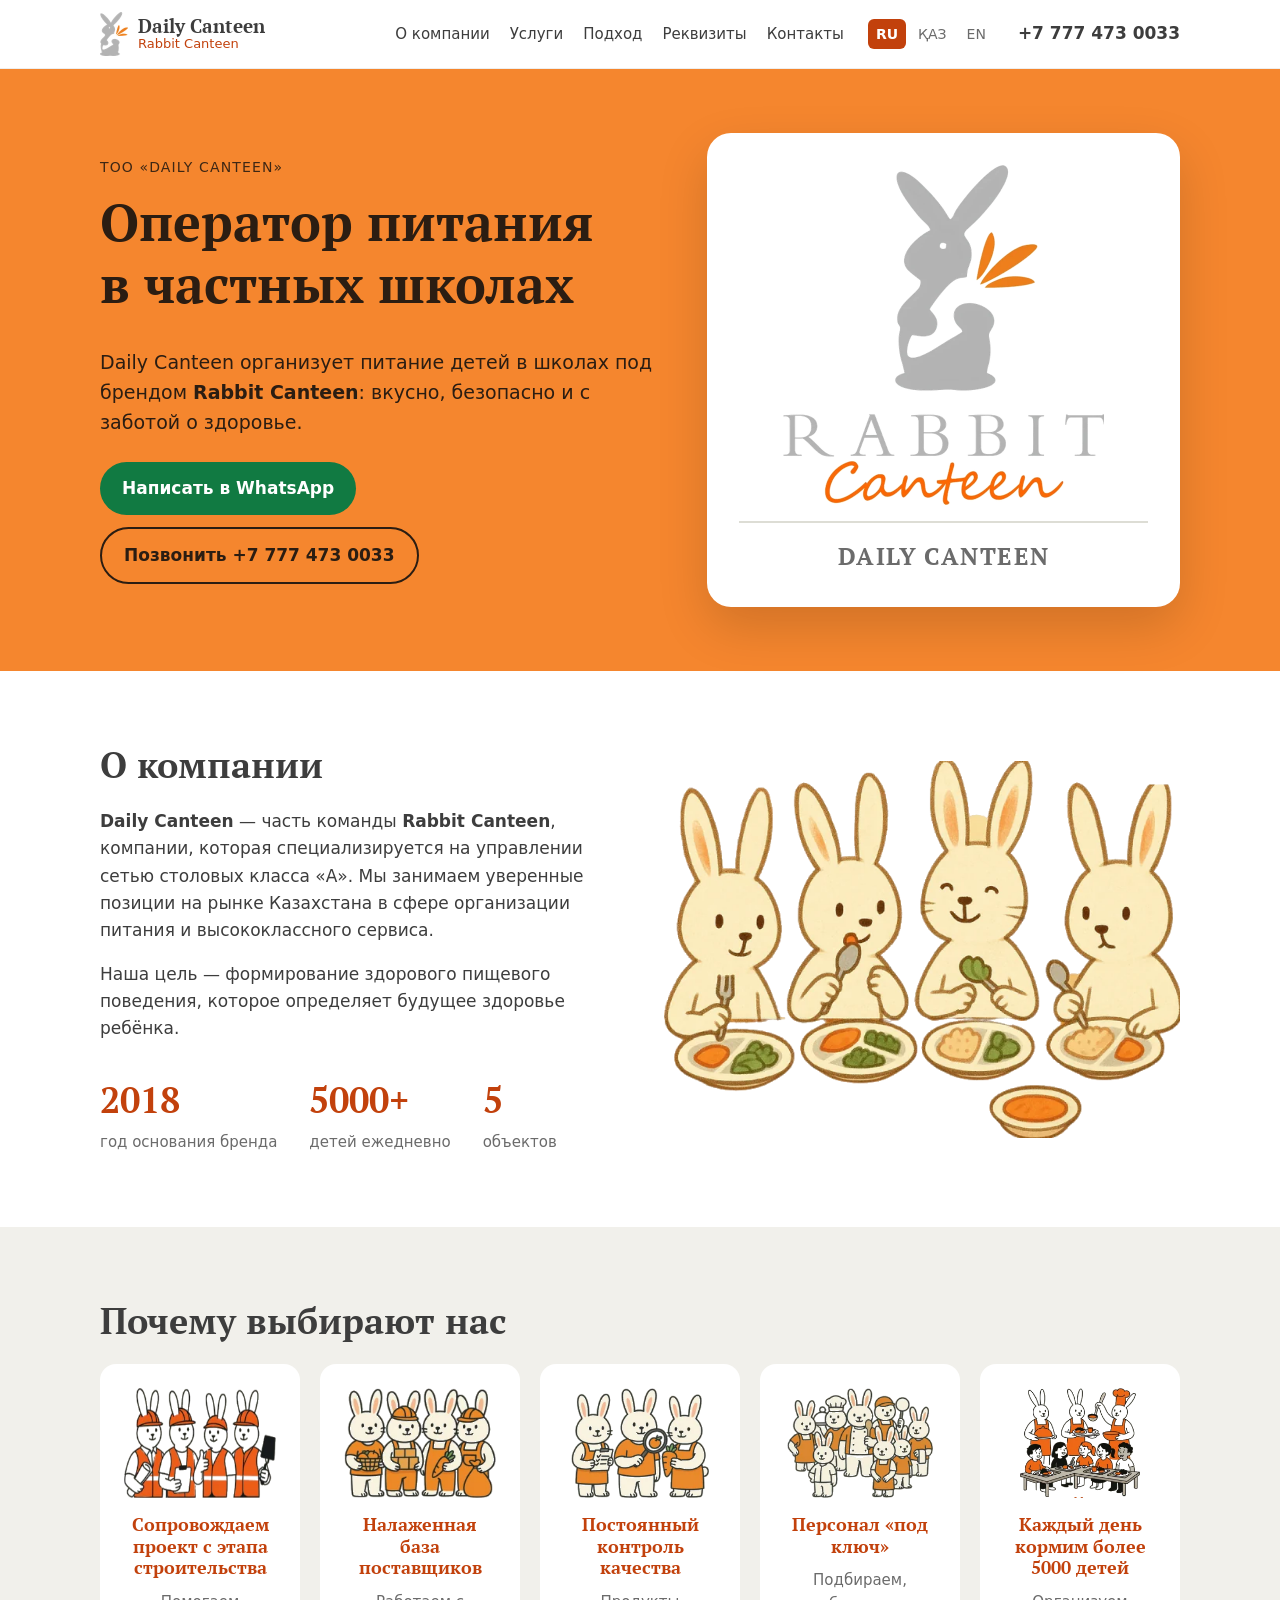
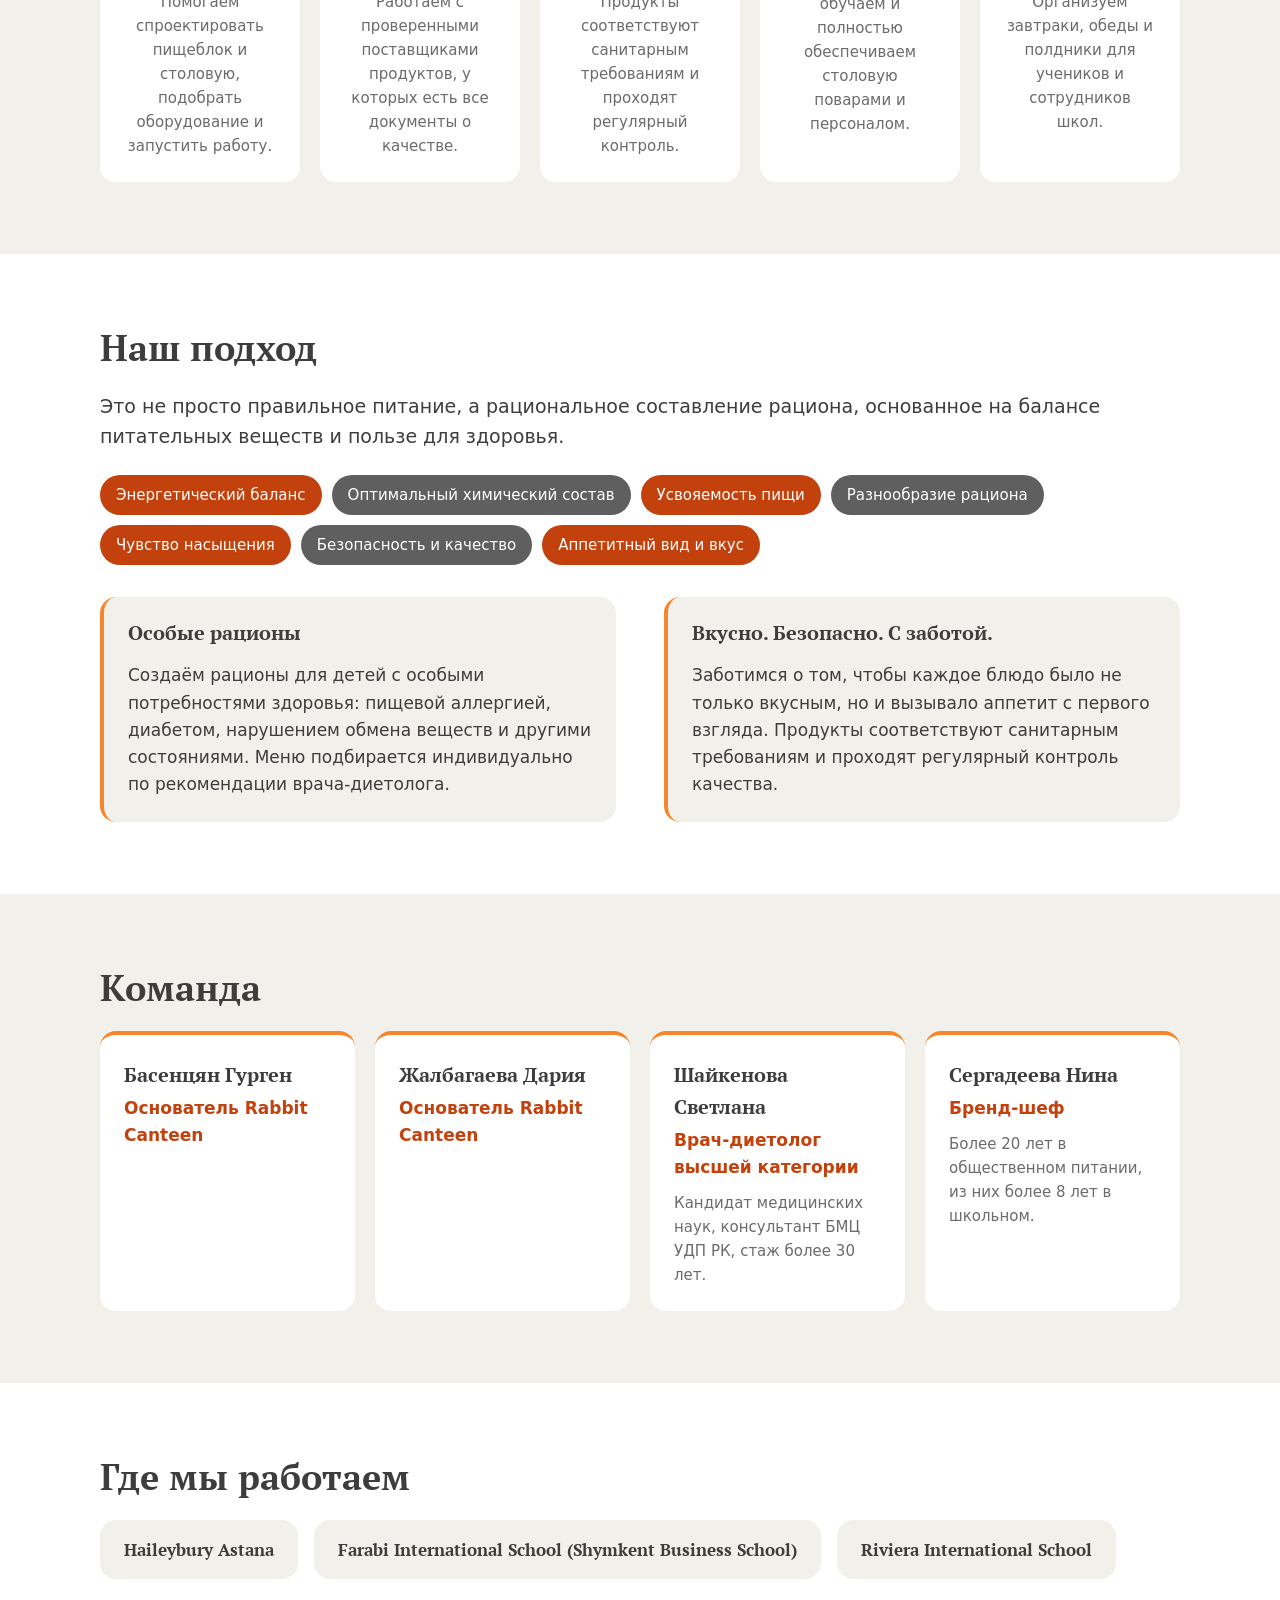
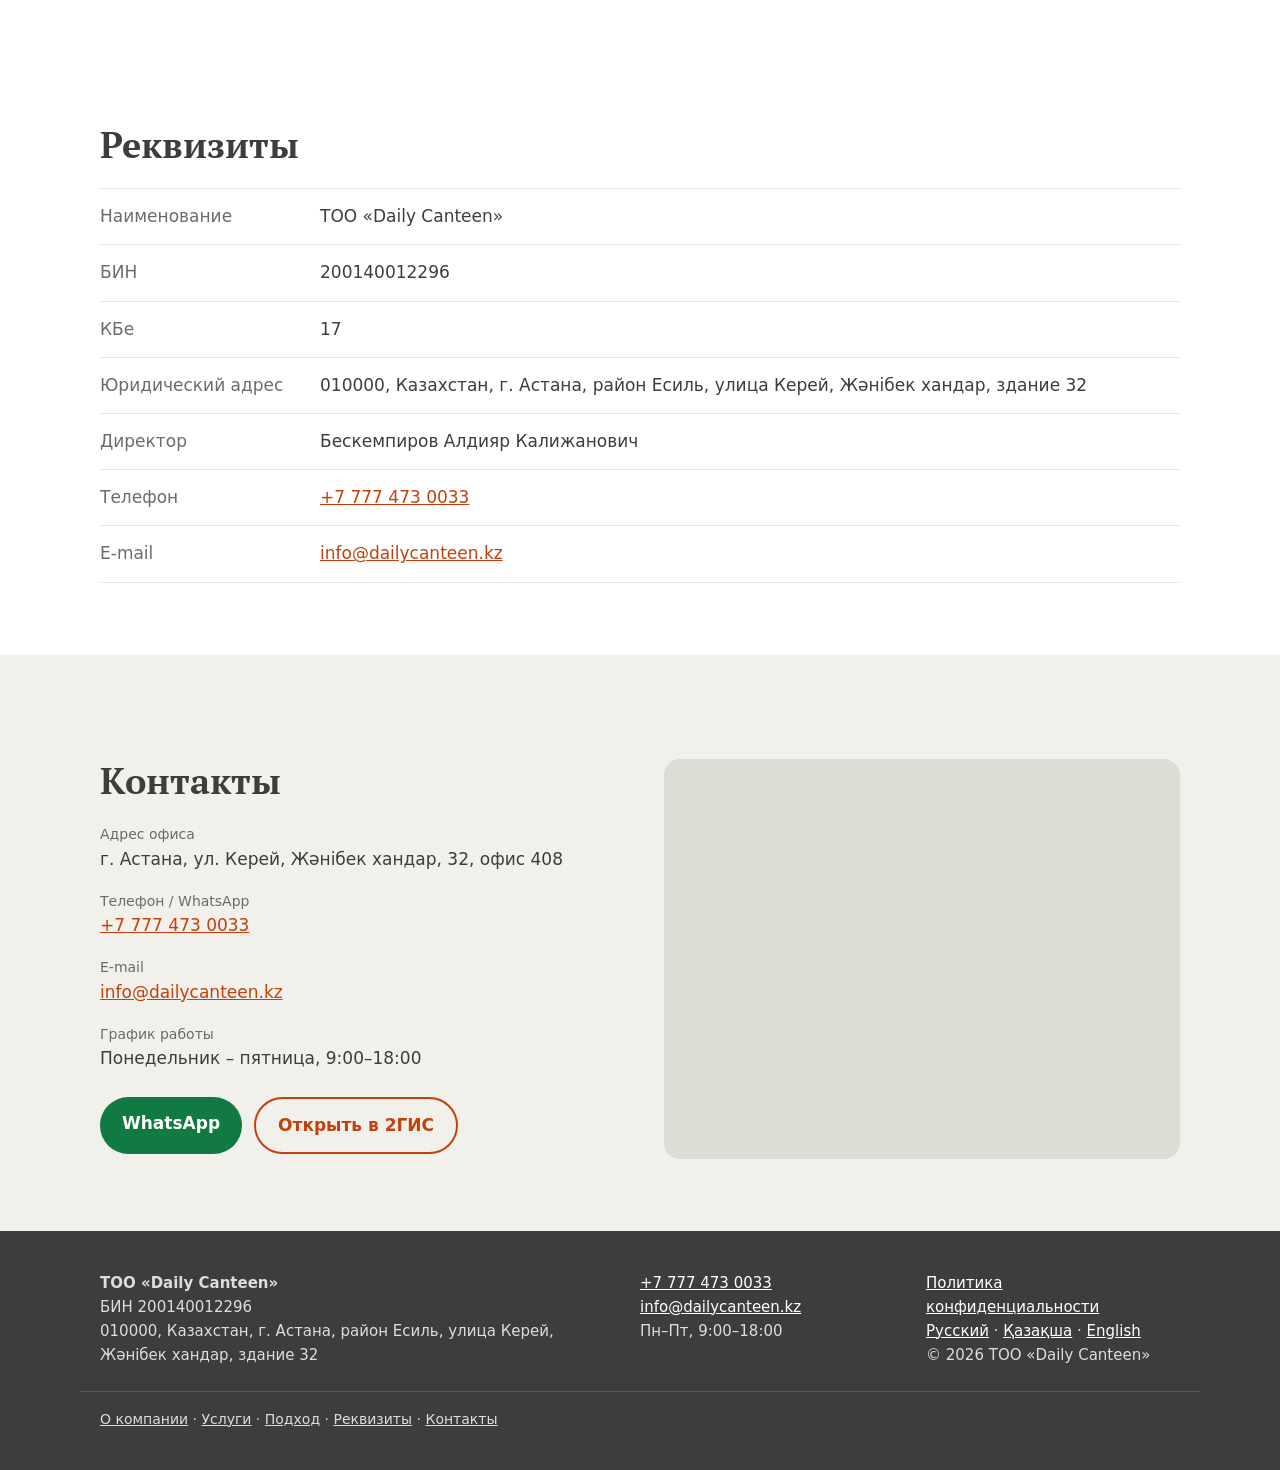
==== commit 2350ed2b: "Use domain e-mail address Co-Authored-By: Claude Opus 5.5 <noreply@anthropic.com> Claude-Session: ht" ====
--- a/index.html
+++ b/index.html
@@ -39,7 +39,7 @@
 <link rel="preload" as="image" href="assets/logo.webp" type="image/webp" fetchpriority="high">
 <link rel="preload" as="font" type="font/woff2" href="/assets/fonts/ptserif-700-cyrillic.woff2" crossorigin>
 <style>@font-face{font-family:'PT Serif';font-style:normal;font-weight:700;font-display:swap;src:url(/assets/fonts/ptserif-700-cyrillic-ext.woff2) format('woff2');unicode-range:U+0460-052F,U+1C80-1C8A,U+20B4,U+2DE0-2DFF,U+A640-A69F,U+FE2E-FE2F}@font-face{font-family:'PT Serif';font-style:normal;font-weight:700;font-display:swap;src:url(/assets/fonts/ptserif-700-cyrillic.woff2) format('woff2');unicode-range:U+0301,U+0400-045F,U+0490-0491,U+04B0-04B1,U+2116}@font-face{font-family:'PT Serif';font-style:normal;font-weight:700;font-display:swap;src:url(/assets/fonts/ptserif-700-latin-ext.woff2) format('woff2');unicode-range:U+0100-02BA,U+02BD-02C5,U+02C7-02CC,U+02CE-02D7,U+02DD-02FF,U+0304,U+0308,U+0329,U+1D00-1DBF,U+1E00-1E9F,U+1EF2-1EFF,U+2020,U+20A0-20AB,U+20AD-20C4,U+2113,U+2C60-2C7F,U+A720-A7FF}@font-face{font-family:'PT Serif';font-style:normal;font-weight:700;font-display:swap;src:url(/assets/fonts/ptserif-700-latin.woff2) format('woff2');unicode-range:U+0000-00FF,U+0131,U+0152-0153,U+02BB-02BC,U+02C6,U+02DA,U+02DC,U+0304,U+0308,U+0329,U+2000-206F,U+20AC,U+2122,U+2191,U+2193,U+2212,U+2215,U+FEFF,U+FFFD}:root{--orange:#F5862E;--orange-d:#E2531C;--grey:#9B9B9B;--ink:#3d3d3d;--muted:#6b6b6b;--bg:#ffffff;--beige:#DDDDD5;--beige-l:#F1F0EB;--wa:#1FA855;--radius:16px}*{box-sizing:border-box}html{scroll-behavior:smooth}body{margin:0;font:17px/1.6 "PT Sans",system-ui,sans-serif;color:var(--ink);background:var(--bg)}img{max-width:100%;height:auto;display:block}a{color:var(--orange-d)}h1,h2,h3{font-family:"PT Serif",Georgia,serif;line-height:1.2;color:var(--ink);margin:0 0 .6em}h1{font-size:clamp(32px,5vw,52px)}h2{font-size:clamp(26px,3.4vw,36px)}h3{font-size:20px}.wrap{max-width:1120px;margin:0 auto;padding:0 20px}.top{position:sticky;top:0;z-index:10;background:rgba(255,255,255,.95);backdrop-filter:blur(6px);border-bottom:1px solid #eee}.top__in{display:flex;align-items:center;gap:24px;height:68px}.brand{display:flex;align-items:center;gap:10px;text-decoration:none;color:var(--ink)}.brand img{height:44px;width:auto}.brand span{display:flex;flex-direction:column;line-height:1.1}.brand b{font-family:"PT Serif",serif;font-size:19px}.brand small{color:var(--orange);font-size:13px}.nav{display:flex;gap:20px;margin-left:auto}.nav a{color:var(--ink);text-decoration:none;font-size:15px}.nav a:hover{color:var(--orange-d)}.top__phone{font-weight:700;color:var(--ink);text-decoration:none;white-space:nowrap}.hero{background:var(--orange);color:#fff}.hero__in{display:grid;grid-template-columns:1.2fr 1fr;gap:40px;align-items:center;padding:64px 20px}.hero h1{color:#fff}.eyebrow{text-transform:uppercase;letter-spacing:.08em;font-size:14px;opacity:.9;margin:0 0 12px}.lead{font-size:19px}.hero__logo{background:#fff;border-radius:24px;padding:32px;text-align:center;box-shadow:0 20px 50px rgba(0,0,0,.15)}.hero__logo img{margin:0 auto;max-height:340px;width:auto}.hero__name{display:block;margin-top:16px;padding-top:14px;border-top:2px solid var(--beige);font-family:"PT Serif",serif;font-weight:700;font-size:24px;letter-spacing:.06em;text-transform:uppercase;color:var(--grey)}.cta{display:flex;flex-wrap:wrap;gap:12px;margin-top:24px}.btn{display:inline-block;padding:13px 22px;border-radius:999px;font-weight:700;text-decoration:none}.btn--wa{background:var(--wa);color:#fff}.btn--ghost{border:2px solid currentColor;color:inherit}.sec .btn--ghost{color:var(--orange-d)}.sec{padding:72px 0}.sec--alt{background:var(--beige-l)}.two{display:grid;grid-template-columns:1fr 1fr;gap:48px;align-items:center}.two>*,.hero__in>*{min-width:0}a[href^="mailto"]{overflow-wrap:anywhere}.two--top{align-items:start;margin-top:32px}.stats{list-style:none;padding:0;margin:28px 0 0;display:flex;gap:32px;flex-wrap:wrap}.stats b{display:block;font-family:"PT Serif",serif;font-size:36px;color:var(--orange-d)}.stats span{color:var(--muted);font-size:15px}.cards{list-style:none;padding:0;margin:0;display:grid;grid-template-columns:repeat(auto-fit,minmax(200px,1fr));gap:20px}.card{background:#fff;border-radius:var(--radius);padding:24px;text-align:center}.card img{height:110px;width:auto;margin:0 auto 16px}.card h3{color:var(--orange-d);font-size:18px}.card p{margin:0;color:var(--muted);font-size:15px}.pills{list-style:none;padding:0;margin:24px 0;display:flex;flex-wrap:wrap;gap:10px}.pills li{background:var(--orange);color:#fff;padding:8px 16px;border-radius:999px;font-size:15px}.pills li:nth-child(even){background:var(--grey)}.note{background:var(--beige-l);border-left:4px solid var(--orange);border-radius:var(--radius);padding:24px}.note p:last-child{margin-bottom:0}.schools{list-style:none;padding:0;margin:0;display:flex;flex-wrap:wrap;gap:16px}.schools li{background:#fff;padding:16px 24px;border-radius:var(--radius);font-family:"PT Serif",serif;font-weight:700}.req{display:grid;grid-template-columns:220px 1fr;margin:0;border-top:1px solid #e5e5e5}.req dt,.req dd{margin:0;padding:14px 0;border-bottom:1px solid #e5e5e5}.req dt{color:var(--muted)}.contact span{display:block;color:var(--muted);font-size:14px}.map{width:100%;height:400px;border:0;border-radius:var(--radius);background:var(--beige)}.doc{max-width:780px}.doc h2{font-size:22px;margin-top:1.6em}.foot{background:#3d3d3d;color:#ddd;padding:40px 0;font-size:15px}.foot a{color:#fff}.foot__in{display:grid;grid-template-columns:2fr 1fr 1fr;gap:32px}@media (max-width:900px){.nav{display:none}.hero__in,.two{grid-template-columns:1fr}.wrap{padding:0 16px}.hero__in{padding:40px 16px 48px}.hero__logo{padding:24px}.hero__logo img{max-height:220px}.stats{gap:24px}.sec{padding:56px 0}.foot__in{grid-template-columns:1fr}.req{grid-template-columns:1fr}.req dt{border-bottom:0;padding-bottom:0}.about__img{max-width:min(420px,100%);margin:0 auto}}@media (max-width:480px){.top__phone{font-size:14px}.brand small{display:none}}.skip{position:absolute;left:-9999px;top:0;z-index:20;background:#fff;padding:8px 12px}.skip:focus{left:8px;top:8px}[id]{scroll-margin-top:84px}.foot__nav{margin-top:24px;padding-top:16px;border-top:1px solid #555;font-size:14px}.foot__nav a{color:#ddd}a:focus-visible,.btn:focus-visible{outline:3px solid #1a73e8;outline-offset:2px}@media (max-width:900px){.top__in{flex-wrap:wrap;height:auto;padding-top:10px;padding-bottom:0;row-gap:6px}.nav{display:flex;order:3;width:100%;margin:0 -16px;padding:8px 16px 10px;overflow-x:auto;gap:18px;white-space:nowrap;border-top:1px solid #eee;scrollbar-width:none}.nav::-webkit-scrollbar{display:none}[id]{scroll-margin-top:120px}}.team{list-style:none;padding:0;margin:0;display:grid;grid-template-columns:repeat(auto-fit,minmax(220px,1fr));gap:20px}.team li{background:#fff;border-radius:var(--radius);padding:24px;border-top:4px solid var(--orange)}.team b{display:block;font-family:"PT Serif",serif;font-size:20px}.team span{display:block;color:var(--orange-d);font-weight:700;margin-top:4px}.team p{margin:10px 0 0;color:var(--muted);font-size:15px}.schools li{background:var(--beige-l)}.lang{display:flex;gap:4px;font-size:14px}.lang a,.lang span{padding:4px 8px;border-radius:6px;text-decoration:none;color:var(--muted)}.lang span{background:var(--orange);color:#fff;font-weight:700}@media (max-width:900px){.top__in{gap:12px}.lang{margin-left:auto}}@media (max-width:480px){.top__phone{display:none}}:root{--orange-d:#C2410C;--wa:#117A42}.brand small{color:var(--orange-d)}.hero,.hero h1{color:#2b1d12}.hero__name{color:#6b6b6b}.pills li{background:var(--orange-d)}.pills li:nth-child(even){background:#5f5f5f}.lang span{background:var(--orange-d)}body{font-family:system-ui,-apple-system,"Segoe UI",Roboto,"Helvetica Neue",Arial,sans-serif}</style>
-<script type="application/ld+json">{"@context": "https://schema.org", "@graph": [{"@type": "Organization", "@id": "https://dailycanteen.kz/#organization", "name": "Daily Canteen", "alternateName": "ТОО «Daily Canteen»", "legalName": "ТОО «Daily Canteen»", "url": "https://dailycanteen.kz/", "logo": {"@type": "ImageObject", "url": "https://dailycanteen.kz/assets/logo.png", "width": 818, "height": 866}, "image": "https://dailycanteen.kz/assets/og.jpg", "description": "Daily Canteen — оператор школьного питания в частных школах Казахстана. Работаем под брендом Rabbit Canteen с 2018 года.", "brand": {"@type": "Brand", "name": "Rabbit Canteen"}, "taxID": "200140012296", "foundingDate": "2020-01-14", "email": "canteendailyo@gmail.com", "telephone": "+77774730033", "address": {"@type": "PostalAddress", "streetAddress": "г. Астана, ул. Керей, Жәнібек хандар, 32, офис 408", "addressLocality": "Astana", "addressRegion": "Astana", "postalCode": "010000", "addressCountry": "KZ"}, "location": {"@type": "Place", "geo": {"@type": "GeoCoordinates", "latitude": 51.111762, "longitude": 71.439453}, "hasMap": "https://2gis.kz/astana/geo/70000001038872716/71.439453,51.111762"}, "areaServed": {"@type": "Country", "name": "Kazakhstan"}, "knowsAbout": ["School catering", "Child nutrition", "Food service management"], "contactPoint": {"@type": "ContactPoint", "contactType": "customer service", "telephone": "+77774730033", "email": "canteendailyo@gmail.com", "availableLanguage": ["ru", "kk", "en"], "hoursAvailable": {"@type": "OpeningHoursSpecification", "dayOfWeek": ["Monday", "Tuesday", "Wednesday", "Thursday", "Friday"], "opens": "09:00", "closes": "18:00"}}}, {"@type": "WebSite", "@id": "https://dailycanteen.kz/#website", "url": "https://dailycanteen.kz/", "name": "Daily Canteen", "inLanguage": ["ru", "kk", "en"], "publisher": {"@id": "https://dailycanteen.kz/#organization"}}, {"@type": "WebPage", "@id": "https://dailycanteen.kz/#webpage", "url": "https://dailycanteen.kz/", "name": "Daily Canteen — оператор питания в частных школах", "description": "Daily Canteen — оператор школьного питания в частных школах Казахстана. Работаем под брендом Rabbit Canteen с 2018 года.", "inLanguage": "ru", "isPartOf": {"@id": "https://dailycanteen.kz/#website"}, "about": {"@id": "https://dailycanteen.kz/#organization"}, "primaryImageOfPage": "https://dailycanteen.kz/assets/og.jpg"}]}</script>
+<script type="application/ld+json">{"@context": "https://schema.org", "@graph": [{"@type": "Organization", "@id": "https://dailycanteen.kz/#organization", "name": "Daily Canteen", "alternateName": "ТОО «Daily Canteen»", "legalName": "ТОО «Daily Canteen»", "url": "https://dailycanteen.kz/", "logo": {"@type": "ImageObject", "url": "https://dailycanteen.kz/assets/logo.png", "width": 818, "height": 866}, "image": "https://dailycanteen.kz/assets/og.jpg", "description": "Daily Canteen — оператор школьного питания в частных школах Казахстана. Работаем под брендом Rabbit Canteen с 2018 года.", "brand": {"@type": "Brand", "name": "Rabbit Canteen"}, "taxID": "200140012296", "foundingDate": "2020-01-14", "email": "info@dailycanteen.kz", "telephone": "+77774730033", "address": {"@type": "PostalAddress", "streetAddress": "г. Астана, ул. Керей, Жәнібек хандар, 32, офис 408", "addressLocality": "Astana", "addressRegion": "Astana", "postalCode": "010000", "addressCountry": "KZ"}, "location": {"@type": "Place", "geo": {"@type": "GeoCoordinates", "latitude": 51.111762, "longitude": 71.439453}, "hasMap": "https://2gis.kz/astana/geo/70000001038872716/71.439453,51.111762"}, "areaServed": {"@type": "Country", "name": "Kazakhstan"}, "knowsAbout": ["School catering", "Child nutrition", "Food service management"], "contactPoint": {"@type": "ContactPoint", "contactType": "customer service", "telephone": "+77774730033", "email": "info@dailycanteen.kz", "availableLanguage": ["ru", "kk", "en"], "hoursAvailable": {"@type": "OpeningHoursSpecification", "dayOfWeek": ["Monday", "Tuesday", "Wednesday", "Thursday", "Friday"], "opens": "09:00", "closes": "18:00"}}}, {"@type": "WebSite", "@id": "https://dailycanteen.kz/#website", "url": "https://dailycanteen.kz/", "name": "Daily Canteen", "inLanguage": ["ru", "kk", "en"], "publisher": {"@id": "https://dailycanteen.kz/#organization"}}, {"@type": "WebPage", "@id": "https://dailycanteen.kz/#webpage", "url": "https://dailycanteen.kz/", "name": "Daily Canteen — оператор питания в частных школах", "description": "Daily Canteen — оператор школьного питания в частных школах Казахстана. Работаем под брендом Rabbit Canteen с 2018 года.", "inLanguage": "ru", "isPartOf": {"@id": "https://dailycanteen.kz/#website"}, "about": {"@id": "https://dailycanteen.kz/#organization"}, "primaryImageOfPage": "https://dailycanteen.kz/assets/og.jpg"}]}</script>
 </head>
 <body>
 <a class="skip" href="#main">Перейти к содержимому</a>
@@ -161,7 +161,7 @@
       <dt>Юридический адрес</dt><dd>010000, Казахстан, г. Астана, район Есиль, улица Керей, Жәнібек хандар, здание 32</dd>
       <dt>Директор</dt><dd>Бескемпиров Алдияр Калижанович</dd>
       <dt>Телефон</dt><dd><a href="tel:+77774730033">+7 777 473 0033</a></dd>
-      <dt>E-mail</dt><dd><a href="mailto:canteendailyo@gmail.com">canteendailyo@gmail.com</a></dd>
+      <dt>E-mail</dt><dd><a href="mailto:info@dailycanteen.kz">info@dailycanteen.kz</a></dd>
     </dl>
   </div>
 </section>
@@ -172,7 +172,7 @@
       <h2>Контакты</h2>
       <p class="contact"><span>Адрес офиса</span>г. Астана, ул. Керей, Жәнібек хандар, 32, офис 408</p>
       <p class="contact"><span>Телефон / WhatsApp</span><a href="tel:+77774730033">+7 777 473 0033</a></p>
-      <p class="contact"><span>E-mail</span><a href="mailto:canteendailyo@gmail.com">canteendailyo@gmail.com</a></p>
+      <p class="contact"><span>E-mail</span><a href="mailto:info@dailycanteen.kz">info@dailycanteen.kz</a></p>
       <p class="contact"><span>График работы</span>Понедельник – пятница, 9:00–18:00</p>
       <div class="cta">
         <a class="btn btn--wa" href="https://wa.me/77774730033" target="_blank" rel="noopener">WhatsApp</a>
@@ -193,7 +193,7 @@
     </div>
     <div>
       <a href="tel:+77774730033">+7 777 473 0033</a><br>
-      <a href="mailto:canteendailyo@gmail.com">canteendailyo@gmail.com</a><br>
+      <a href="mailto:info@dailycanteen.kz">info@dailycanteen.kz</a><br>
       Пн–Пт, 9:00–18:00
     </div>
     <div>
